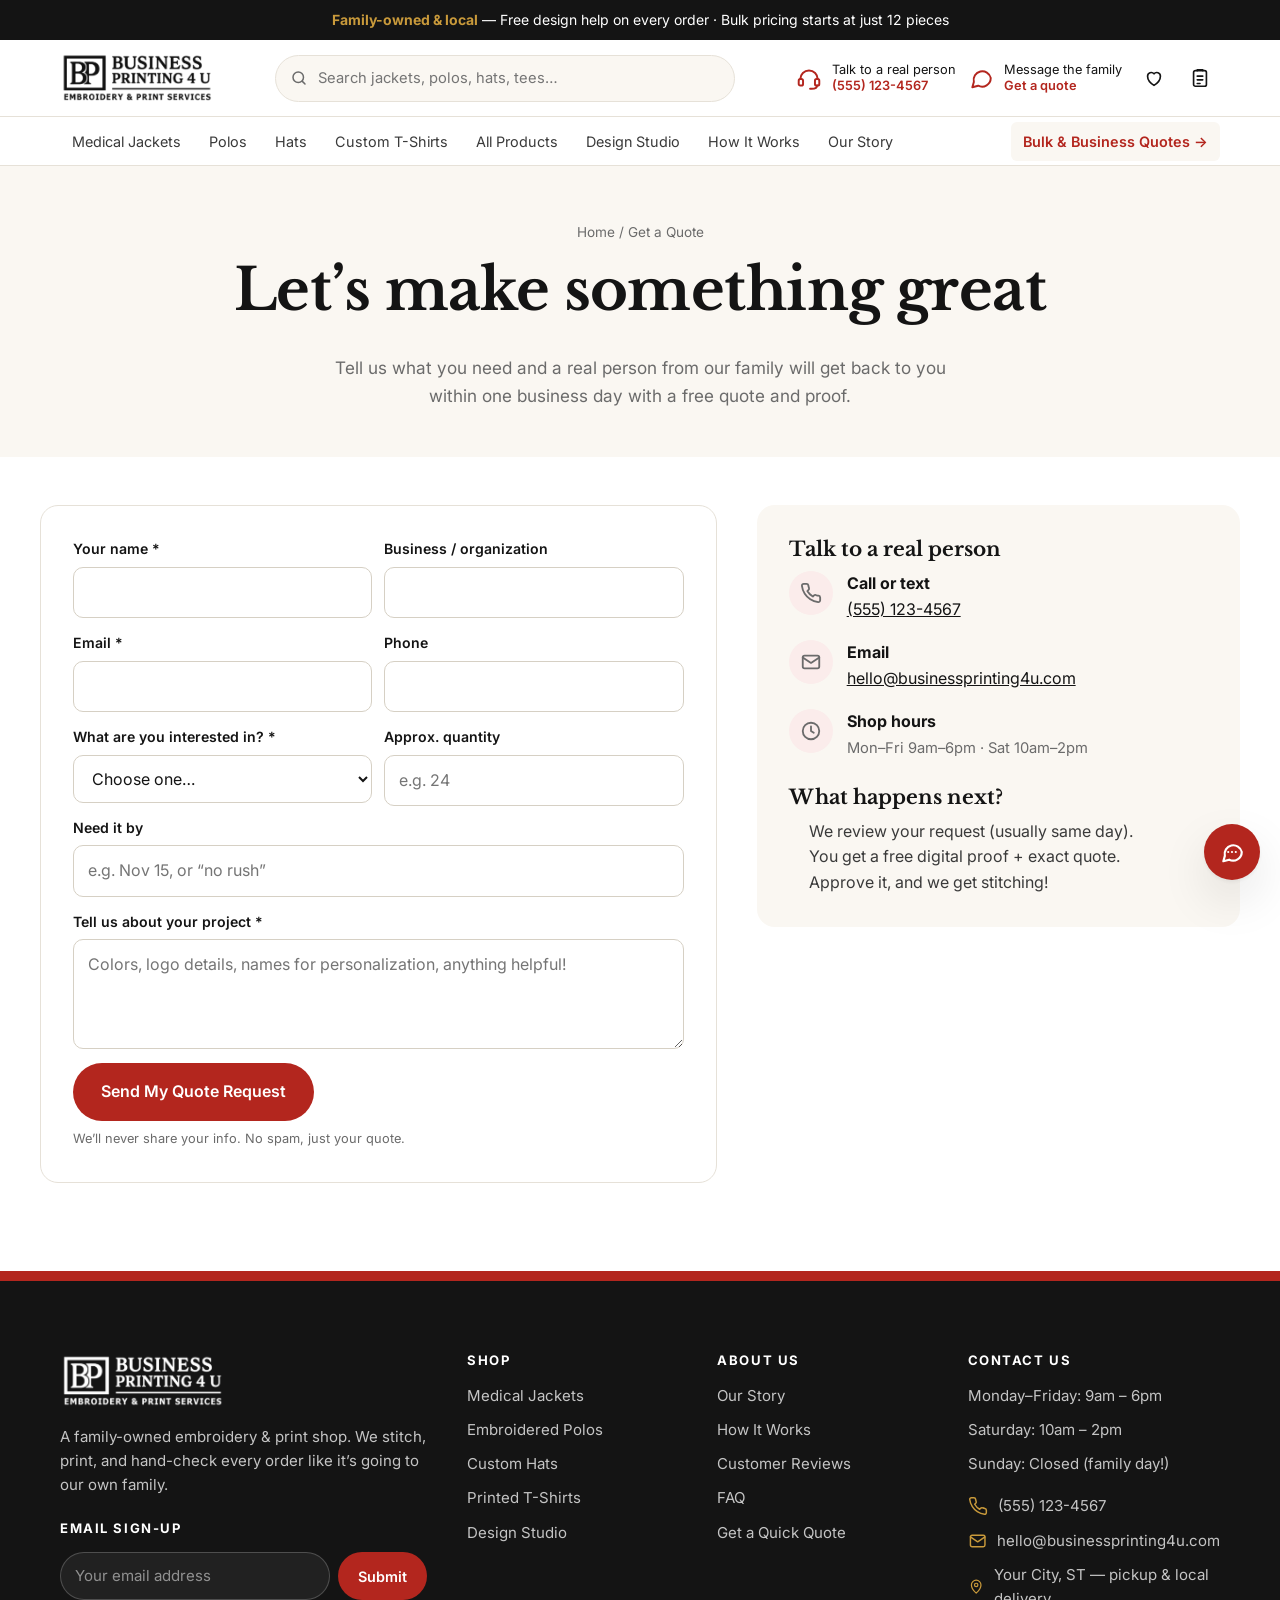
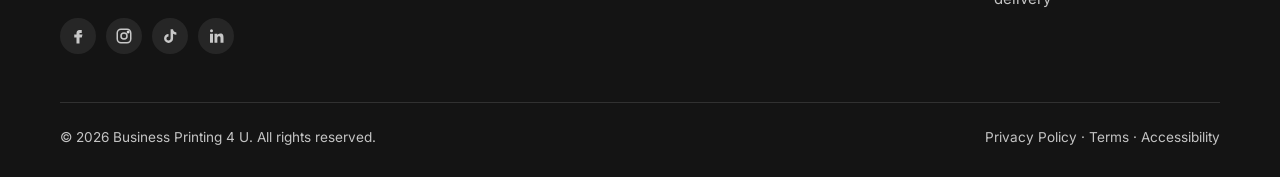
==== contact.html @ bcb63080 "Add initial static storefront: homepage, products, design studio, quote Custom Ink-inspired layout b" ====
<!DOCTYPE html>
<html lang="en">
<head>
  <meta charset="UTF-8">
  <meta name="viewport" content="width=device-width, initial-scale=1">
  <title>Get a Free Quote | Business Printing 4 U</title>
  <meta name="description" content="Request a free quote and proof for custom embroidery and printing.">
  <link rel="icon" type="image/png" href="assets/img/favicon.png">
  <link rel="preconnect" href="https://fonts.googleapis.com">
  <link rel="preconnect" href="https://fonts.gstatic.com" crossorigin>
  <link href="https://fonts.googleapis.com/css2?family=Inter:wght@400;500;600;700;800&family=Libre+Baskerville:ital,wght@0,400;0,700;1,400;1,700&display=swap" rel="stylesheet">
  <link rel="stylesheet" href="css/styles.css">
</head>
<body>
  <a class="visually-hidden" href="#main">Skip to content</a>

  <div class="announce">
    <strong>Family-owned &amp; local</strong> — Free design help on every order · Bulk pricing starts at just 12 pieces
  </div>

  <header class="site-header">
    <div class="container header-inner">
      <a class="brand" href="index.html" aria-label="Business Printing 4 U — home">
        <img src="assets/img/logo-dark.png" alt="Business Printing 4 U — Embroidery &amp; Print Services" width="700" height="237">
      </a>

      <form class="header-search" role="search" action="products.html" data-search>
        <svg viewBox="0 0 24 24" fill="none" stroke="currentColor" stroke-width="2" stroke-linecap="round" aria-hidden="true"><circle cx="11" cy="11" r="7"/><path d="M20 20l-3.5-3.5"/></svg>
        <label class="visually-hidden" for="site-search">Search products</label>
        <input id="site-search" name="q" type="search" placeholder="Search jackets, polos, hats, tees…" autocomplete="off">
        <div class="search-results" role="listbox"></div>
      </form>

      <div class="header-actions">
        <a class="util util--phone" href="tel:+15551234567">
          <svg viewBox="0 0 24 24" fill="none" stroke="currentColor" stroke-width="1.8" stroke-linecap="round" stroke-linejoin="round" aria-hidden="true"><path d="M4 13a8 8 0 0 1 16 0"/><rect x="2.5" y="13" width="4" height="6" rx="1.5"/><rect x="17.5" y="13" width="4" height="6" rx="1.5"/><path d="M19.5 19c0 1.7-2 3-5 3h-1.5"/></svg>
          <span class="util-text">Talk to a real person<b>(555) 123-4567</b></span>
        </a>
        <a class="util util--chat" href="contact.html">
          <svg viewBox="0 0 24 24" fill="none" stroke="currentColor" stroke-width="1.8" stroke-linecap="round" stroke-linejoin="round" aria-hidden="true"><path d="M21 12a8 8 0 0 1-11.6 7.1L4 20.5l1.4-4.9A8 8 0 1 1 21 12z"/></svg>
          <span class="util-text">Message the family<b>Get a quote</b></span>
        </a>
        <div class="util-icons">
          <a href="design.html" aria-label="Saved design" data-saved-link>
            <svg viewBox="0 0 24 24" fill="none" stroke="currentColor" stroke-width="1.8" stroke-linejoin="round" aria-hidden="true"><path d="M12 20s-7-4.4-7-10a4 4 0 0 1 7-2.6A4 4 0 0 1 19 10c0 5.6-7 10-7 10z"/></svg>
            <span class="count" data-saved-count hidden>1</span>
          </a>
          <a href="contact.html" aria-label="Request a quote">
            <svg viewBox="0 0 24 24" fill="none" stroke="currentColor" stroke-width="1.8" stroke-linecap="round" stroke-linejoin="round" aria-hidden="true"><rect x="5" y="4" width="14" height="17" rx="2"/><path d="M9 4V3h6v1M9 10h6M9 14h6M9 18h3"/></svg>
          </a>
        </div>
        <button class="nav-toggle" type="button" aria-expanded="false" aria-controls="site-nav" aria-label="Open menu"><span></span></button>
      </div>
    </div>

    <nav class="subnav" id="site-nav" aria-label="Main">
      <div class="container">
        <ul>
          <li class="mobile-search">
            <form class="header-search" role="search" action="products.html">
              <svg viewBox="0 0 24 24" fill="none" stroke="currentColor" stroke-width="2" stroke-linecap="round" aria-hidden="true"><circle cx="11" cy="11" r="7"/><path d="M20 20l-3.5-3.5"/></svg>
              <label class="visually-hidden" for="mobile-search">Search products</label>
              <input id="mobile-search" name="q" type="search" placeholder="Search products">
            </form>
          </li>
          <li><a href="products.html?cat=medical">Medical Jackets</a></li>
          <li><a href="products.html?cat=polos">Polos</a></li>
          <li><a href="products.html?cat=hats">Hats</a></li>
          <li><a href="products.html?cat=tees">Custom T-Shirts</a></li>
          <li><a href="products.html">All Products</a></li>
          <li><a href="design.html">Design Studio</a></li>
          <li><a href="index.html#how-it-works">How It Works</a></li>
          <li><a href="index.html#our-story">Our Story</a></li>
          <li class="subnav-cta"><a href="contact.html" aria-current="page">Bulk &amp; Business Quotes →</a></li>
        </ul>
      </div>
    </nav>
  </header>

  <main id="main">
    <section class="page-hero">
      <div class="container">
        <div class="breadcrumbs"><a href="index.html">Home</a> / Get a Quote</div>
        <h1>Let’s make something great</h1>
        <p>Tell us what you need and a real person from our family will get back to you within one business day with a free quote and proof.</p>
      </div>
    </section>

    <div class="container contact-grid">
      <div class="form-card">
        <div data-design-summary hidden></div>
        <form novalidate data-quote-form>
          <div class="field-row">
            <div class="field">
              <label for="q-name">Your name *</label>
              <input id="q-name" name="name" type="text" autocomplete="name" required>
            </div>
            <div class="field">
              <label for="q-org">Business / organization</label>
              <input id="q-org" name="organization" type="text" autocomplete="organization">
            </div>
          </div>
          <div class="field-row">
            <div class="field">
              <label for="q-email">Email *</label>
              <input id="q-email" name="email" type="email" autocomplete="email" required>
            </div>
            <div class="field">
              <label for="q-phone">Phone</label>
              <input id="q-phone" name="phone" type="tel" autocomplete="tel">
            </div>
          </div>
          <div class="field-row">
            <div class="field">
              <label for="q-product">What are you interested in? *</label>
              <select id="q-product" name="product" required>
                <option value="">Choose one…</option>
                <option>Medical Jackets</option>
                <option>Polos</option>
                <option>Hats</option>
                <option>T-Shirts</option>
                <option>A mix of items</option>
                <option>Something else</option>
              </select>
            </div>
            <div class="field">
              <label for="q-qty">Approx. quantity</label>
              <input id="q-qty" name="quantity" type="number" min="1" placeholder="e.g. 24">
            </div>
          </div>
          <div class="field">
            <label for="q-date">Need it by</label>
            <input id="q-date" name="date" type="text" placeholder="e.g. Nov 15, or “no rush”">
          </div>
          <div class="field">
            <label for="q-msg">Tell us about your project *</label>
            <textarea id="q-msg" name="message" required placeholder="Colors, logo details, names for personalization, anything helpful!"></textarea>
          </div>
          <button class="btn btn--primary" type="submit">Send My Quote Request</button>
          <p class="hint">We’ll never share your info. No spam, just your quote.</p>
        </form>
      </div>

      <aside class="info-card">
        <h3>Talk to a real person</h3>
        <ul>
          <li><span class="icon-circle"><svg viewBox="0 0 24 24" fill="none" stroke="currentColor" stroke-width="2" stroke-linecap="round" stroke-linejoin="round" aria-hidden="true"><path d="M22 16.9v3a2 2 0 0 1-2.2 2 19.8 19.8 0 0 1-8.6-3.1 19.5 19.5 0 0 1-6-6A19.8 19.8 0 0 1 2.1 4.2 2 2 0 0 1 4.1 2h3a2 2 0 0 1 2 1.7c.1 1 .4 1.9.7 2.8a2 2 0 0 1-.5 2.1L8 9.9a16 16 0 0 0 6 6l1.3-1.3a2 2 0 0 1 2.1-.4c.9.3 1.8.6 2.8.7a2 2 0 0 1 1.7 2z"/></svg></span><div><strong>Call or text</strong><a href="tel:+15551234567">(555) 123-4567</a></div></li>
          <li><span class="icon-circle"><svg viewBox="0 0 24 24" fill="none" stroke="currentColor" stroke-width="2" stroke-linecap="round" stroke-linejoin="round" aria-hidden="true"><rect x="3" y="5" width="18" height="14" rx="2"/><path d="M3 7l9 6 9-6"/></svg></span><div><strong>Email</strong><a href="mailto:hello@businessprinting4u.com">hello@businessprinting4u.com</a></div></li>
          <li><span class="icon-circle"><svg viewBox="0 0 24 24" fill="none" stroke="currentColor" stroke-width="2" stroke-linecap="round" stroke-linejoin="round" aria-hidden="true"><circle cx="12" cy="12" r="9"/><path d="M12 7v5l3 2"/></svg></span><div><strong>Shop hours</strong><span>Mon–Fri 9am–6pm · Sat 10am–2pm</span></div></li>
        </ul>
        <h3>What happens next?</h3>
        <ol style="padding-left:20px;margin:0;color:var(--ink-soft)">
          <li>We review your request (usually same day).</li>
          <li>You get a free digital proof + exact quote.</li>
          <li>Approve it, and we get stitching!</li>
        </ol>
      </aside>
    </div>
  </main>

  <div class="footer-stripe" aria-hidden="true"></div>
  <footer class="site-footer">
    <div class="container">
      <div class="footer-grid">
        <div class="footer-brand">
          <img src="assets/img/logo-light.png" alt="Business Printing 4 U" width="700" height="237" loading="lazy">
          <p>A family-owned embroidery &amp; print shop. We stitch, print, and hand-check every order like it’s going to our own family.</p>
          <h4 style="margin-top:24px">Email sign-up</h4>
          <form class="newsletter" data-newsletter>
            <label class="visually-hidden" for="nl-email-contact">Email address</label>
            <input id="nl-email-contact" type="email" placeholder="Your email address" required>
            <button class="btn btn--primary btn--sm" type="submit">Submit</button>
          </form>
          <div class="social" aria-label="Follow us">
            <a href="#" aria-label="Facebook"><svg viewBox="0 0 24 24" fill="currentColor" aria-hidden="true"><path d="M14 8h3V4h-3c-2.8 0-4 1.8-4 4.3V10H7v4h3v8h4v-8h3l1-4h-4V8.6c0-.4.3-.6.6-.6z"/></svg></a>
            <a href="#" aria-label="Instagram"><svg viewBox="0 0 24 24" fill="none" stroke="currentColor" stroke-width="2" aria-hidden="true"><rect x="3" y="3" width="18" height="18" rx="5"/><circle cx="12" cy="12" r="4"/><circle cx="17.5" cy="6.5" r="1" fill="currentColor"/></svg></a>
            <a href="#" aria-label="TikTok"><svg viewBox="0 0 24 24" fill="currentColor" aria-hidden="true"><path d="M16 3c.4 2.4 1.9 4 4.5 4.2v3.2c-1.6 0-3.1-.5-4.4-1.3v6.1A6 6 0 1 1 10 9.2v3.3a2.8 2.8 0 1 0 2.8 2.8V3H16z"/></svg></a>
            <a href="#" aria-label="LinkedIn"><svg viewBox="0 0 24 24" fill="currentColor" aria-hidden="true"><path d="M4 9h4v12H4zM6 3a2 2 0 1 1 0 4 2 2 0 0 1 0-4zM10 9h3.8v1.7c.6-1 1.9-2 3.9-2 4 0 4.3 2.6 4.3 6V21h-4v-5.5c0-1.4 0-3.1-2-3.1s-2.2 1.5-2.2 3V21H10z"/></svg></a>
          </div>
        </div>
        <div>
          <h4>Shop</h4>
          <ul>
            <li><a href="products.html?cat=medical">Medical Jackets</a></li>
            <li><a href="products.html?cat=polos">Embroidered Polos</a></li>
            <li><a href="products.html?cat=hats">Custom Hats</a></li>
            <li><a href="products.html?cat=tees">Printed T-Shirts</a></li>
            <li><a href="design.html">Design Studio</a></li>
          </ul>
        </div>
        <div>
          <h4>About us</h4>
          <ul>
            <li><a href="index.html#our-story">Our Story</a></li>
            <li><a href="index.html#how-it-works">How It Works</a></li>
            <li><a href="index.html#reviews">Customer Reviews</a></li>
            <li><a href="index.html#faq">FAQ</a></li>
            <li><a href="contact.html">Get a Quick Quote</a></li>
          </ul>
        </div>
        <div>
          <h4>Contact us</h4>
          <ul class="hours">
            <li>Monday–Friday: 9am – 6pm</li>
            <li>Saturday: 10am – 2pm</li>
            <li>Sunday: Closed (family day!)</li>
          </ul>
          <ul class="contact-links">
            <li><svg viewBox="0 0 24 24" fill="none" stroke="currentColor" stroke-width="1.8" stroke-linecap="round" stroke-linejoin="round" aria-hidden="true"><path d="M22 16.9v3a2 2 0 0 1-2.2 2 19.8 19.8 0 0 1-8.6-3.1 19.5 19.5 0 0 1-6-6A19.8 19.8 0 0 1 2.1 4.2 2 2 0 0 1 4.1 2h3a2 2 0 0 1 2 1.7c.1 1 .4 1.9.7 2.8a2 2 0 0 1-.5 2.1L8 9.9a16 16 0 0 0 6 6l1.3-1.3a2 2 0 0 1 2.1-.4c.9.3 1.8.6 2.8.7a2 2 0 0 1 1.7 2z"/></svg><a href="tel:+15551234567">(555) 123-4567</a></li>
            <li><svg viewBox="0 0 24 24" fill="none" stroke="currentColor" stroke-width="1.8" stroke-linecap="round" stroke-linejoin="round" aria-hidden="true"><rect x="3" y="5" width="18" height="14" rx="2"/><path d="M3 7l9 6 9-6"/></svg><a href="mailto:hello@businessprinting4u.com">hello@businessprinting4u.com</a></li>
            <li><svg viewBox="0 0 24 24" fill="none" stroke="currentColor" stroke-width="1.8" stroke-linecap="round" stroke-linejoin="round" aria-hidden="true"><path d="M12 21s-7-6.2-7-12a7 7 0 0 1 14 0c0 5.8-7 12-7 12z"/><circle cx="12" cy="9" r="2.5"/></svg><span>Your City, ST — pickup &amp; local delivery</span></li>
          </ul>
        </div>
      </div>
      <div class="footer-bottom">
        <span>© <span data-year>2026</span> Business Printing 4 U. All rights reserved.</span>
        <span><a href="#">Privacy Policy</a> · <a href="#">Terms</a> · <a href="#">Accessibility</a></span>
      </div>
    </div>
  </footer>

  <a class="chat-fab" href="contact.html" aria-label="Message us">
    <svg viewBox="0 0 24 24" fill="none" stroke="currentColor" stroke-width="2" stroke-linecap="round" stroke-linejoin="round" aria-hidden="true"><path d="M21 12a8 8 0 0 1-11.6 7.1L4 20.5l1.4-4.9A8 8 0 1 1 21 12z"/><path d="M8.5 12h.01M12 12h.01M15.5 12h.01"/></svg>
  </a>
  <div class="toast" role="status" aria-live="polite"></div>

  <script src="js/catalog.js"></script>
  <script src="js/main.js"></script>

</body>
</html>
---- css/styles.css ----
/* ==========================================================================
   Business Printing 4 U — main stylesheet
   Plain CSS, no build step. Sections are ordered the way they appear on
   the pages so they map cleanly onto WordPress template parts later.
   ========================================================================== */

:root {
  --ink: #141414;
  --ink-soft: #3a3a3a;
  --muted: #6b6b6b;
  --line: #e6e1d8;
  --paper: #ffffff;
  --cream: #faf7f2;
  --cream-deep: #f2ece1;
  --accent: #b3261e;        /* thread red */
  --accent-dark: #8c1d17;
  --accent-soft: #fbeceb;
  --gold: #c99a3b;          /* embroidery gold */
  --success: #2e7d4f;

  --font-head: "Libre Baskerville", Georgia, "Times New Roman", serif;
  --font-body: "Inter", system-ui, -apple-system, "Segoe UI", Roboto, sans-serif;

  --radius: 14px;
  --radius-sm: 8px;
  --shadow: 0 1px 2px rgba(0,0,0,.05), 0 8px 24px rgba(0,0,0,.06);
  --shadow-lg: 0 2px 4px rgba(0,0,0,.06), 0 20px 48px rgba(0,0,0,.10);
  --container: 1200px;
}

[hidden] { display: none !important; }
*, *::before, *::after { box-sizing: border-box; }
html { scroll-behavior: smooth; }
body {
  margin: 0;
  font-family: var(--font-body);
  font-size: 16px;
  line-height: 1.6;
  color: var(--ink);
  background: var(--paper);
  -webkit-font-smoothing: antialiased;
}
img, svg { max-width: 100%; display: block; }
a { color: inherit; }
h1, h2, h3, h4 { font-family: var(--font-head); line-height: 1.2; margin: 0 0 .5em; font-weight: 700; }
h1 { font-size: clamp(2.1rem, 4.6vw, 3.6rem); letter-spacing: -.01em; }
h2 { font-size: clamp(1.7rem, 3.2vw, 2.5rem); }
h3 { font-size: 1.25rem; }
p { margin: 0 0 1em; }
button, input, select, textarea { font: inherit; color: inherit; }

.container { width: 100%; max-width: var(--container); margin: 0 auto; padding: 0 20px; }
.section { padding: 88px 0; }
.section--cream { background: var(--cream); }
.section--ink { background: var(--ink); color: #fff; }
.section-head { max-width: 680px; margin: 0 auto 48px; text-align: center; }
.section-head p { color: var(--muted); font-size: 1.075rem; }
.section--ink .section-head p { color: rgba(255,255,255,.7); }
.eyebrow {
  display: inline-block;
  font-size: .78rem; font-weight: 700; letter-spacing: .14em; text-transform: uppercase;
  color: var(--accent); margin-bottom: 12px;
}
.visually-hidden { position: absolute !important; width: 1px; height: 1px; overflow: hidden; clip: rect(0 0 0 0); white-space: nowrap; }

/* ---------- Buttons ---------- */
.btn {
  display: inline-flex; align-items: center; justify-content: center; gap: 8px;
  padding: 14px 26px; border-radius: 999px; border: 2px solid transparent;
  font-weight: 600; font-size: 1rem; text-decoration: none; cursor: pointer;
  transition: background .2s, color .2s, border-color .2s, transform .15s, box-shadow .2s;
  white-space: nowrap;
}
.btn:active { transform: translateY(1px); }
.btn--primary { background: var(--accent); color: #fff; }
.btn--primary:hover { background: var(--accent-dark); box-shadow: 0 6px 18px rgba(179,38,30,.3); }
.btn--dark { background: var(--ink); color: #fff; }
.btn--dark:hover { background: #000; }
.btn--outline { border-color: var(--ink); color: var(--ink); background: transparent; }
.btn--outline:hover { background: var(--ink); color: #fff; }
.btn--light { background: #fff; color: var(--ink); }
.btn--light:hover { background: var(--cream-deep); }
.btn--sm { padding: 9px 18px; font-size: .9rem; }
.btn--block { width: 100%; }
:focus-visible { outline: 3px solid var(--gold); outline-offset: 2px; }

/* ---------- Announcement bar ---------- */
.announce {
  background: var(--ink); color: #fff; font-size: .875rem; text-align: center; padding: 9px 16px;
}
.announce strong { color: var(--gold); }

/* ---------- Header ---------- */
.site-header {
  position: sticky; top: 0; z-index: 50;
  background: rgba(255,255,255,.96); backdrop-filter: saturate(1.4) blur(8px);
  border-bottom: 1px solid var(--line);
}
.header-inner { display: flex; align-items: center; justify-content: space-between; gap: 24px; height: 78px; }
.brand img { height: 52px; width: auto; }
.main-nav ul { list-style: none; display: flex; gap: 4px; margin: 0; padding: 0; }
.main-nav a {
  display: block; padding: 10px 14px; border-radius: 999px; text-decoration: none;
  font-weight: 500; font-size: .95rem; color: var(--ink-soft);
}
.main-nav a:hover, .main-nav a[aria-current="page"] { background: var(--cream); color: var(--ink); }
.header-actions { display: flex; align-items: center; gap: 12px; }
.header-phone { font-weight: 600; font-size: .92rem; text-decoration: none; display: flex; align-items: center; gap: 6px; }
.nav-toggle {
  display: none; width: 44px; height: 44px; border: 1px solid var(--line); border-radius: 10px;
  background: #fff; cursor: pointer; align-items: center; justify-content: center;
}
.nav-toggle span, .nav-toggle span::before, .nav-toggle span::after {
  content: ""; display: block; width: 20px; height: 2px; background: var(--ink); position: relative; transition: .2s;
}
.nav-toggle span::before { position: absolute; top: -6px; }
.nav-toggle span::after { position: absolute; top: 6px; }
.nav-open .nav-toggle span { background: transparent; }
.nav-open .nav-toggle span::before { top: 0; transform: rotate(45deg); }
.nav-open .nav-toggle span::after { top: 0; transform: rotate(-45deg); }

/* ---------- Hero ---------- */
.hero { background: var(--cream); overflow: hidden; }
.hero-inner { display: grid; grid-template-columns: 1.05fr 1fr; gap: 48px; align-items: center; padding: 72px 20px 88px; }
.hero h1 em { font-style: italic; color: var(--accent); }
.hero-lead { font-size: 1.15rem; color: var(--ink-soft); max-width: 540px; margin-bottom: 28px; }
.hero-ctas { display: flex; flex-wrap: wrap; gap: 12px; margin-bottom: 32px; }
.hero-proof { display: flex; flex-wrap: wrap; gap: 28px; }
.hero-proof div { font-size: .9rem; color: var(--muted); }
.hero-proof strong { display: block; font-family: var(--font-head); font-size: 1.5rem; color: var(--ink); }
.stars { color: var(--gold); letter-spacing: 2px; }

.hero-art { position: relative; aspect-ratio: 1 / 1; max-width: 540px; justify-self: center; width: 100%; }
.hero-art .blob {
  position: absolute; inset: 6%; border-radius: 48% 52% 46% 54% / 52% 44% 56% 48%;
  background: #fff; box-shadow: var(--shadow-lg);
}
.hero-art .g { position: absolute; filter: drop-shadow(0 14px 18px rgba(0,0,0,.14)); transition: transform .4s; }
.hero-art .g:hover { transform: translateY(-6px) rotate(-1deg); }
.hero-art .g--jacket { width: 52%; left: 4%; top: 12%; }
.hero-art .g--tee { width: 46%; right: 2%; top: 4%; }
.hero-art .g--polo { width: 42%; right: 8%; bottom: 4%; }
.hero-art .g--hat { width: 36%; left: 12%; bottom: 6%; }
.hero-badge {
  position: absolute; left: 50%; top: 50%; transform: translate(-50%, -50%);
  background: var(--ink); color: #fff; border-radius: 999px; padding: 10px 18px;
  font-size: .85rem; font-weight: 600; box-shadow: var(--shadow); white-space: nowrap; z-index: 2;
}
.hero-badge span { color: var(--gold); }

/* ---------- Trust strip ---------- */
.trust { border-bottom: 1px solid var(--line); background: #fff; }
.trust ul { list-style: none; margin: 0; padding: 22px 0; display: grid; grid-template-columns: repeat(4, 1fr); gap: 16px; }
.trust li { display: flex; align-items: center; gap: 12px; font-weight: 600; font-size: .95rem; }
.trust li small { display: block; font-weight: 400; color: var(--muted); font-size: .82rem; }
.icon-circle {
  flex: none; width: 44px; height: 44px; border-radius: 50%; background: var(--accent-soft); color: var(--accent);
  display: grid; place-items: center;
}
.icon-circle svg { width: 22px; height: 22px; }

/* ---------- Category cards ---------- */
.cat-grid { display: grid; grid-template-columns: repeat(4, 1fr); gap: 20px; }
.cat-card {
  position: relative; display: flex; flex-direction: column; text-decoration: none;
  background: var(--cream); border-radius: var(--radius); overflow: hidden; transition: transform .2s, box-shadow .2s;
}
.cat-card:hover { transform: translateY(-4px); box-shadow: var(--shadow-lg); }
.cat-card .cat-art { aspect-ratio: 1 / 1; display: grid; place-items: center; padding: 28px; }
.cat-card .cat-art svg { width: 80%; filter: drop-shadow(0 10px 14px rgba(0,0,0,.12)); transition: transform .3s; }
.cat-card:hover .cat-art svg { transform: scale(1.04); }
.cat-card .cat-body { padding: 18px 20px 22px; background: #fff; flex: 1; }
.cat-card h3 { margin-bottom: 4px; }
.cat-card p { color: var(--muted); font-size: .92rem; margin-bottom: 10px; }
.cat-link { font-weight: 600; color: var(--accent); font-size: .92rem; }
.tag {
  position: absolute; top: 14px; left: 14px; background: var(--ink); color: #fff;
  font-size: .72rem; font-weight: 700; letter-spacing: .06em; text-transform: uppercase; padding: 5px 10px; border-radius: 999px;
}
.tag--gold { background: var(--gold); color: var(--ink); }

/* ---------- Steps ---------- */
.steps { display: grid; grid-template-columns: repeat(3, 1fr); gap: 28px; counter-reset: step; }
.step { background: #fff; border-radius: var(--radius); padding: 32px 28px; box-shadow: var(--shadow); position: relative; }
.step::before {
  counter-increment: step; content: counter(step);
  display: grid; place-items: center; width: 48px; height: 48px; border-radius: 50%;
  background: var(--ink); color: #fff; font-family: var(--font-head); font-size: 1.25rem; margin-bottom: 18px;
}
.step p { color: var(--muted); margin: 0; }

/* ---------- Split feature (medical) ---------- */
.split { display: grid; grid-template-columns: 1fr 1fr; gap: 64px; align-items: center; }
.split--reverse .split-media { order: 2; }
.split-media {
  background: linear-gradient(160deg, #eef3f7, #dde7ee); border-radius: 24px; aspect-ratio: 5 / 4;
  display: grid; place-items: center; position: relative; overflow: hidden;
}
.split-media svg.g-main { width: 62%; filter: drop-shadow(0 18px 22px rgba(0,0,0,.18)); }
.check-list { list-style: none; padding: 0; margin: 0 0 28px; display: grid; gap: 12px; }
.check-list li { display: flex; gap: 12px; align-items: flex-start; }
.check-list li::before {
  content: ""; flex: none; width: 22px; height: 22px; margin-top: 2px; border-radius: 50%;
  background: var(--accent) url("data:image/svg+xml,%3Csvg xmlns='http://www.w3.org/2000/svg' viewBox='0 0 24 24' fill='none' stroke='white' stroke-width='3.2' stroke-linecap='round' stroke-linejoin='round'%3E%3Cpath d='M5 12.5l4.5 4.5L19 7.5'/%3E%3C/svg%3E") center / 14px no-repeat;
}
.float-card {
  position: absolute; background: #fff; border-radius: 12px; padding: 12px 16px; box-shadow: var(--shadow-lg);
  font-size: .85rem; line-height: 1.35;
}
.float-card strong { display: block; font-family: var(--font-head); }
.float-card--a { left: 6%; bottom: 10%; }
.float-card--b { right: 6%; top: 10%; }

/* ---------- Products ---------- */
.product-grid { display: grid; grid-template-columns: repeat(4, 1fr); gap: 24px; }
.product-card {
  background: #fff; border: 1px solid var(--line); border-radius: var(--radius); overflow: hidden;
  display: flex; flex-direction: column; transition: box-shadow .2s, transform .2s;
}
.product-card:hover { box-shadow: var(--shadow-lg); transform: translateY(-3px); }
.product-media { background: var(--cream); aspect-ratio: 1 / 1; display: grid; place-items: center; padding: 26px; position: relative; }
.product-media svg { width: 82%; filter: drop-shadow(0 10px 14px rgba(0,0,0,.12)); }
.product-body { padding: 16px 18px 20px; display: flex; flex-direction: column; gap: 6px; flex: 1; }
.product-body h3 { font-size: 1.05rem; margin: 0; }
.product-meta { font-size: .85rem; color: var(--muted); }
.swatches { display: flex; gap: 6px; flex-wrap: wrap; margin: 4px 0 6px; }
.swatch {
  width: 20px; height: 20px; border-radius: 50%; border: 2px solid #fff; box-shadow: 0 0 0 1px var(--line);
  cursor: pointer; padding: 0;
}
.swatch[aria-pressed="true"] { box-shadow: 0 0 0 2px var(--ink); }
.product-price { font-weight: 700; margin-top: auto; }
.product-price small { font-weight: 400; color: var(--muted); }
.product-actions { display: flex; gap: 8px; margin-top: 10px; }
.product-actions .btn { flex: 1; padding: 10px 12px; font-size: .88rem; }

.filters { display: flex; flex-wrap: wrap; gap: 10px; justify-content: center; margin-bottom: 36px; }
.chip {
  border: 1px solid var(--line); background: #fff; border-radius: 999px; padding: 9px 18px; cursor: pointer;
  font-weight: 500; font-size: .92rem; transition: .2s;
}
.chip:hover { border-color: var(--ink); }
.chip[aria-pressed="true"] { background: var(--ink); border-color: var(--ink); color: #fff; }

/* ---------- Industries ---------- */
.industry-grid { display: grid; grid-template-columns: repeat(5, 1fr); gap: 16px; }
.industry {
  border: 1px solid rgba(255,255,255,.14); border-radius: var(--radius); padding: 24px 20px; text-align: center;
  transition: background .2s, border-color .2s;
}
.industry:hover { background: rgba(255,255,255,.05); border-color: rgba(255,255,255,.3); }
.industry .icon-circle { margin: 0 auto 14px; background: rgba(201,154,59,.15); color: var(--gold); width: 52px; height: 52px; }
.industry h3 { font-size: 1.05rem; margin-bottom: 6px; }
.industry p { font-size: .88rem; color: rgba(255,255,255,.65); margin: 0; }

/* ---------- Story ---------- */
.story-media {
  border-radius: 24px; aspect-ratio: 1 / 1; position: relative; overflow: hidden;
  background: var(--ink); color: #fff; padding: 40px; display: flex; flex-direction: column; justify-content: flex-end;
}
.story-media::before {
  content: ""; position: absolute; inset: 0;
  background:
    repeating-linear-gradient(45deg, rgba(255,255,255,.035) 0 2px, transparent 2px 14px),
    radial-gradient(circle at 70% 25%, rgba(201,154,59,.35), transparent 55%);
}
.story-media > * { position: relative; }
.story-media img { width: 70%; margin-bottom: auto; }
.story-media blockquote { font-family: var(--font-head); font-size: 1.35rem; font-style: italic; margin: 0 0 12px; line-height: 1.45; }
.story-media cite { font-style: normal; color: var(--gold); font-weight: 600; font-size: .9rem; }
.values { display: grid; grid-template-columns: 1fr 1fr; gap: 20px; margin: 24px 0 32px; }
.values div { border-left: 3px solid var(--accent); padding-left: 14px; }
.values strong { display: block; font-family: var(--font-head); }
.values span { color: var(--muted); font-size: .92rem; }

/* ---------- Reviews ---------- */
.review-grid { display: grid; grid-template-columns: repeat(3, 1fr); gap: 24px; }
.review { background: #fff; border-radius: var(--radius); padding: 28px; box-shadow: var(--shadow); display: flex; flex-direction: column; }
.review p { font-size: 1.02rem; flex: 1; }
.review footer { display: flex; align-items: center; gap: 12px; }
.avatar {
  width: 42px; height: 42px; border-radius: 50%; display: grid; place-items: center; font-weight: 700; color: #fff; background: var(--ink);
}
.review footer small { display: block; color: var(--muted); }

/* ---------- CTA band ---------- */
.cta-band {
  background: var(--accent); color: #fff; border-radius: 24px; padding: 56px; display: grid;
  grid-template-columns: 1.4fr 1fr; gap: 32px; align-items: center; position: relative; overflow: hidden;
}
.cta-band::after {
  content: ""; position: absolute; right: -60px; top: -60px; width: 260px; height: 260px; border-radius: 50%;
  border: 2px dashed rgba(255,255,255,.3);
}
.cta-band h2 { margin-bottom: 10px; }
.cta-band p { color: rgba(255,255,255,.85); margin: 0; }
.cta-band .cta-actions { display: flex; gap: 12px; flex-wrap: wrap; justify-content: flex-end; position: relative; z-index: 1; }
.cta-band .btn--outline { border-color: #fff; color: #fff; }
.cta-band .btn--outline:hover { background: #fff; color: var(--accent); }

/* ---------- FAQ ---------- */
.faq { max-width: 820px; margin: 0 auto; }
.faq details { border-bottom: 1px solid var(--line); }
.faq summary {
  cursor: pointer; list-style: none; padding: 22px 40px 22px 0; font-weight: 600; font-size: 1.05rem; position: relative;
}
.faq summary::-webkit-details-marker { display: none; }
.faq summary::after {
  content: "+"; position: absolute; right: 4px; top: 50%; transform: translateY(-50%);
  font-size: 1.6rem; font-weight: 400; color: var(--accent); transition: transform .2s;
}
.faq details[open] summary::after { transform: translateY(-50%) rotate(45deg); }
.faq details p { color: var(--ink-soft); padding-bottom: 20px; margin: 0; }

/* ---------- Page hero (inner pages) ---------- */
.page-hero { background: var(--cream); padding: 56px 0 48px; text-align: center; }
.page-hero p { color: var(--muted); max-width: 620px; margin: 0 auto; font-size: 1.075rem; }
.breadcrumbs { font-size: .85rem; color: var(--muted); margin-bottom: 12px; }
.breadcrumbs a { text-decoration: none; }
.breadcrumbs a:hover { text-decoration: underline; }

/* ---------- Design studio ---------- */
.studio { display: grid; grid-template-columns: 1.25fr 1fr; gap: 32px; align-items: start; padding: 36px 0 80px; }
.stage-wrap { position: sticky; top: 100px; }
.stage {
  background: var(--cream); border-radius: 20px; aspect-ratio: 1 / 1; position: relative; overflow: hidden;
  display: grid; place-items: center; user-select: none;
}
.stage-garment { width: 84%; position: relative; }
.stage-garment svg { width: 100%; filter: drop-shadow(0 16px 22px rgba(0,0,0,.14)); }
.print-area { position: absolute; border: 1.5px dashed rgba(0,0,0,.28); border-radius: 4px; transition: all .3s; }
.print-area.is-light { border-color: rgba(255,255,255,.55); }
.print-area.hide-guides { border-color: transparent !important; }
.design-layer {
  position: absolute; left: 50%; top: 50%; transform: translate(-50%, -50%);
  cursor: grab; touch-action: none; display: flex; flex-direction: column; align-items: center; gap: 4px;
  max-width: 100%;
}
.design-layer:active { cursor: grabbing; }
.design-layer img { max-width: 100%; height: auto; pointer-events: none; }
.design-text { white-space: pre; line-height: 1.1; text-align: center; pointer-events: none; }
.design-text.is-stitch { text-shadow: 0 1px 0 rgba(0,0,0,.25), 0 -1px 0 rgba(255,255,255,.15); letter-spacing: .02em; }
.stage-toolbar { display: flex; justify-content: space-between; align-items: center; gap: 12px; margin-top: 14px; flex-wrap: wrap; }
.view-toggle { display: inline-flex; background: var(--cream); border-radius: 999px; padding: 4px; }
.view-toggle button { border: 0; background: transparent; padding: 8px 16px; border-radius: 999px; cursor: pointer; font-weight: 500; font-size: .9rem; }
.view-toggle button[aria-pressed="true"] { background: #fff; box-shadow: var(--shadow); }
.stage-note { font-size: .82rem; color: var(--muted); }

.panel { border: 1px solid var(--line); border-radius: 18px; background: #fff; }
.panel-step { padding: 22px 24px; border-bottom: 1px solid var(--line); }
.panel-step:last-child { border-bottom: 0; }
.panel-step h3 { font-family: var(--font-body); font-size: .8rem; letter-spacing: .12em; text-transform: uppercase; color: var(--muted); margin-bottom: 14px; display: flex; align-items: center; gap: 10px; }
.panel-step h3 b {
  display: inline-grid; place-items: center; width: 24px; height: 24px; border-radius: 50%; background: var(--ink); color: #fff; font-size: .75rem; letter-spacing: 0;
}
.product-picker { display: grid; grid-template-columns: repeat(4, 1fr); gap: 10px; }
.product-picker button {
  border: 2px solid var(--line); background: var(--cream); border-radius: 12px; padding: 10px 6px 8px; cursor: pointer;
  display: flex; flex-direction: column; align-items: center; gap: 4px; font-size: .78rem; font-weight: 600; transition: border-color .2s;
}
.product-picker button svg { width: 48px; height: 48px; }
.product-picker button[aria-pressed="true"] { border-color: var(--ink); background: #fff; }
.method-row { display: grid; grid-template-columns: 1fr 1fr; gap: 10px; }
.method-row label {
  border: 2px solid var(--line); border-radius: 12px; padding: 12px 14px; cursor: pointer; display: block; font-size: .88rem;
}
.method-row label strong { display: block; font-size: .95rem; }
.method-row label span { color: var(--muted); }
.method-row input { position: absolute; opacity: 0; pointer-events: none; }
.method-row input:checked + label { border-color: var(--ink); background: var(--cream); }
.method-row input:focus-visible + label { outline: 3px solid var(--gold); outline-offset: 2px; }
.color-row { display: flex; flex-wrap: wrap; gap: 10px; }
.color-row .swatch { width: 32px; height: 32px; }
.field { display: flex; flex-direction: column; gap: 6px; margin-bottom: 14px; }
.field:last-child { margin-bottom: 0; }
.field label, .field .label { font-weight: 600; font-size: .88rem; }
.field input[type="text"], .field input[type="email"], .field input[type="tel"], .field input[type="number"],
.field select, .field textarea {
  width: 100%; padding: 12px 14px; border: 1px solid #d6d0c4; border-radius: 10px; background: #fff; transition: border-color .2s, box-shadow .2s;
}
.field textarea { min-height: 110px; resize: vertical; }
.field input:focus, .field select:focus, .field textarea:focus { outline: none; border-color: var(--ink); box-shadow: 0 0 0 3px rgba(20,20,20,.08); }
.field-row { display: grid; grid-template-columns: 1fr 1fr; gap: 12px; }
.field-row-3 { display: grid; grid-template-columns: 2fr 1fr 1fr; gap: 12px; align-items: end; }
.field input[type="color"] { width: 100%; height: 46px; padding: 4px; border: 1px solid #d6d0c4; border-radius: 10px; background: #fff; cursor: pointer; }
.field input[type="range"] { width: 100%; accent-color: var(--accent); }
.upload {
  border: 2px dashed #d6d0c4; border-radius: 12px; padding: 18px; text-align: center; cursor: pointer; display: block; font-size: .9rem; color: var(--muted);
  transition: border-color .2s, background .2s;
}
.upload:hover, .upload.is-drag { border-color: var(--ink); background: var(--cream); }
.upload strong { color: var(--ink); }
.upload input { display: none; }
.size-grid { display: grid; grid-template-columns: repeat(6, 1fr); gap: 8px; }
.size-grid label { display: flex; flex-direction: column; align-items: center; gap: 4px; font-size: .78rem; font-weight: 600; }
.size-grid input { width: 100%; text-align: center; padding: 10px 4px; border: 1px solid #d6d0c4; border-radius: 8px; }
.summary-line { display: flex; justify-content: space-between; font-size: .95rem; margin-bottom: 6px; }
.summary-line.total { font-size: 1.15rem; font-weight: 700; border-top: 1px solid var(--line); padding-top: 10px; margin-top: 10px; }
.hint { font-size: .8rem; color: var(--muted); margin: 8px 0 0; }
.link-btn { background: none; border: 0; color: var(--accent); font-weight: 600; cursor: pointer; padding: 0; font-size: .85rem; }

/* ---------- Contact ---------- */
.contact-grid { display: grid; grid-template-columns: 1.4fr 1fr; gap: 40px; align-items: start; padding: 48px 0 88px; }
.form-card { background: #fff; border: 1px solid var(--line); border-radius: 18px; padding: 32px; }
.info-card { background: var(--cream); border-radius: 18px; padding: 32px; }
.info-card ul { list-style: none; padding: 0; margin: 0 0 24px; display: grid; gap: 18px; }
.info-card li { display: flex; gap: 14px; }
.info-card li strong { display: block; }
.info-card li span { color: var(--muted); font-size: .92rem; }
.design-summary { background: var(--cream); border-radius: 12px; padding: 16px; margin-bottom: 18px; font-size: .92rem; display: flex; gap: 14px; align-items: center; }
.design-summary svg { width: 64px; flex: none; }
.form-success { text-align: center; padding: 32px 0; }
.form-success .icon-circle { width: 64px; height: 64px; margin: 0 auto 16px; background: #e5f3ea; color: var(--success); }
.error { color: var(--accent); font-size: .82rem; }
.field.has-error input, .field.has-error select, .field.has-error textarea { border-color: var(--accent); }

/* ---------- Footer ---------- */
.site-footer { background: var(--ink); color: rgba(255,255,255,.75); padding: 72px 0 28px; font-size: .94rem; }
.footer-grid { display: grid; grid-template-columns: 1.5fr 1fr 1fr 1.2fr; gap: 40px; margin-bottom: 48px; }
.footer-brand img { height: 56px; width: auto; margin-bottom: 16px; }
.site-footer h4 { font-family: var(--font-body); color: #fff; font-size: .82rem; letter-spacing: .12em; text-transform: uppercase; margin-bottom: 16px; }
.site-footer ul { list-style: none; padding: 0; margin: 0; display: grid; gap: 10px; }
.site-footer a { text-decoration: none; }
.site-footer a:hover { color: #fff; }
.newsletter { display: flex; gap: 8px; margin-top: 12px; }
.newsletter input { flex: 1; min-width: 0; padding: 11px 14px; border-radius: 999px; border: 1px solid rgba(255,255,255,.2); background: rgba(255,255,255,.06); color: #fff; }
.newsletter input::placeholder { color: rgba(255,255,255,.5); }
.footer-bottom { border-top: 1px solid rgba(255,255,255,.12); padding-top: 24px; display: flex; justify-content: space-between; gap: 16px; flex-wrap: wrap; font-size: .85rem; }

/* ---------- Toast ---------- */
.toast {
  position: fixed; left: 50%; bottom: 24px; transform: translate(-50%, 140%); background: var(--ink); color: #fff;
  padding: 12px 20px; border-radius: 999px; box-shadow: var(--shadow-lg); z-index: 100; transition: transform .3s, visibility .3s; font-size: .92rem;
  visibility: hidden;
}
.toast.is-visible { transform: translate(-50%, 0); visibility: visible; }

/* ---------- Reveal on scroll ---------- */
.reveal { opacity: 0; transform: translateY(18px); transition: opacity .6s ease, transform .6s ease; }
.reveal.is-visible { opacity: 1; transform: none; }
@media (prefers-reduced-motion: reduce) {
  html { scroll-behavior: auto; }
  .reveal { opacity: 1; transform: none; transition: none; }
  * { transition-duration: 0s !important; }
}

/* ---------- Responsive ---------- */
@media (max-width: 1080px) {
  .header-phone { display: none; }
  .product-grid { grid-template-columns: repeat(3, 1fr); }
  .industry-grid { grid-template-columns: repeat(3, 1fr); }
  .footer-grid { grid-template-columns: 1fr 1fr; }
}
@media (max-width: 920px) {
  .nav-toggle { display: inline-flex; }
  .main-nav {
    position: fixed; inset: 78px 0 auto 0; background: #fff; border-bottom: 1px solid var(--line);
    padding: 12px 20px 20px; box-shadow: var(--shadow-lg); display: none;
  }
  .nav-open .main-nav { display: block; }
  .main-nav ul { flex-direction: column; }
  .main-nav a { padding: 14px 12px; font-size: 1.05rem; }
  .header-actions .btn { display: none; }
  .hero-inner, .split, .studio, .contact-grid { grid-template-columns: 1fr; }
  .hero-inner { padding: 48px 20px 64px; }
  .split--reverse .split-media { order: 0; }
  .split { gap: 40px; }
  .cat-grid { grid-template-columns: repeat(2, 1fr); }
  .trust ul { grid-template-columns: repeat(2, 1fr); }
  .steps, .review-grid { grid-template-columns: 1fr; }
  .cta-band { grid-template-columns: 1fr; padding: 40px 28px; }
  .cta-band .cta-actions { justify-content: flex-start; }
  .stage-wrap { position: static; }
  .story-media { aspect-ratio: 4 / 3; }
}
@media (max-width: 640px) {
  .section { padding: 64px 0; }
  .brand img { height: 42px; }
  .product-grid { grid-template-columns: repeat(2, 1fr); gap: 14px; }
  .product-actions { flex-direction: column; }
  .industry-grid { grid-template-columns: 1fr 1fr; }
  .footer-grid { grid-template-columns: 1fr; }
  .values { grid-template-columns: 1fr; }
  .size-grid { grid-template-columns: repeat(3, 1fr); }
  .field-row, .field-row-3 { grid-template-columns: 1fr; }
  .form-card, .info-card { padding: 22px; }
}
@media (max-width: 420px) {
  .cat-grid, .trust ul { grid-template-columns: 1fr; }
  .product-grid { grid-template-columns: 1fr; }
}

/* ==========================================================================
   Custom Ink–style layout pieces (two-row header, promo hero, banners)
   ========================================================================== */
.header-inner { height: 76px; }
.header-search { flex: 1; max-width: 460px; position: relative; }
.header-search input {
  width: 100%; padding: 11px 16px 11px 42px; border-radius: 999px; border: 1px solid var(--line);
  background: var(--cream); font-size: .92rem;
}
.header-search input:focus { outline: none; border-color: var(--ink); background: #fff; }
.header-search svg { position: absolute; left: 15px; top: 50%; transform: translateY(-50%); width: 18px; height: 18px; color: var(--muted); }
.search-results {
  position: absolute; left: 0; right: 0; top: calc(100% + 6px); background: #fff; border: 1px solid var(--line);
  border-radius: 12px; box-shadow: var(--shadow-lg); padding: 6px; display: none; z-index: 60;
}
.search-results.is-open { display: block; }
.search-results a { display: flex; align-items: center; gap: 10px; padding: 8px 10px; border-radius: 8px; text-decoration: none; font-size: .92rem; }
.search-results a:hover, .search-results a.is-active { background: var(--cream); }
.search-results svg { position: static; transform: none; width: 34px; height: 34px; color: inherit; }
.search-results .empty { padding: 10px; color: var(--muted); font-size: .9rem; }
.util { display: flex; align-items: center; gap: 10px; text-decoration: none; font-size: .8rem; line-height: 1.25; }
.util svg { width: 26px; height: 26px; color: var(--accent); flex: none; }
.util b { display: block; color: var(--accent); font-weight: 600; }
.util-icons { display: flex; gap: 6px; }
.util-icons a { width: 40px; height: 40px; display: grid; place-items: center; border-radius: 50%; position: relative; }
.util-icons a:hover { background: var(--cream); }
.util-icons svg { width: 22px; height: 22px; }
.util-icons .count {
  position: absolute; top: 2px; right: 2px; background: var(--accent); color: #fff; font-size: .65rem; font-weight: 700;
  min-width: 17px; height: 17px; border-radius: 999px; display: grid; place-items: center; padding: 0 4px;
}
.subnav { border-top: 1px solid var(--line); }
.subnav ul { list-style: none; display: flex; gap: 4px; margin: 0; padding: 0; height: 48px; align-items: center; }
.subnav a { display: block; padding: 8px 12px; text-decoration: none; font-size: .9rem; color: var(--ink-soft); border-radius: 6px; }
.subnav a:hover, .subnav a[aria-current="page"] { color: var(--ink); background: var(--cream); }
.subnav .subnav-cta { margin-left: auto; }
.subnav .subnav-cta a { color: var(--accent); font-weight: 600; }

/* Promo hero (text left, colored art panel right) */
.promo-hero { padding: 40px 0 24px; }
.promo-hero .hero-inner { padding: 0 20px; grid-template-columns: 1fr 1.25fr; gap: 56px; }
.promo-hero h1 { font-family: var(--font-body); font-weight: 800; font-size: clamp(2.3rem, 5vw, 3.9rem); letter-spacing: -.025em; line-height: 1.05; }
.promo-hero h1 em { font-family: var(--font-head); font-weight: 700; font-style: italic; color: var(--accent); letter-spacing: -.01em; }
.promo-hero .hero-lead { font-size: 1.08rem; }
.hero-panel {
  position: relative; border-radius: 6px; aspect-ratio: 16 / 11; overflow: hidden;
  background: var(--accent);
  background-image: radial-gradient(circle at 80% 15%, rgba(255,255,255,.18), transparent 45%),
    repeating-linear-gradient(-45deg, rgba(0,0,0,.05) 0 2px, transparent 2px 16px);
}
.hero-panel .g { position: absolute; filter: drop-shadow(0 16px 18px rgba(0,0,0,.3)); transition: transform .4s; }
.hero-panel .g:hover { transform: translateY(-6px) rotate(-1.5deg); }
.hero-panel .g--jacket { width: 40%; left: 4%; top: 6%; transform: rotate(-8deg); }
.hero-panel .g--polo { width: 36%; left: 32%; top: 2%; transform: rotate(4deg); }
.hero-panel .g--tee { width: 38%; right: 2%; top: 12%; transform: rotate(10deg); }
.hero-panel .g--hat { width: 30%; left: 22%; bottom: 0; transform: rotate(-6deg); }
.hero-panel .g--tee2 { width: 34%; right: 18%; bottom: -4%; transform: rotate(-4deg); }
.hero-panel .g:hover { transform: translateY(-6px); }
.mock-logo {
  position: absolute; font-family: var(--font-head); font-weight: 700; text-align: center; line-height: 1;
  pointer-events: none; text-transform: uppercase;
}
.hero-panel .stamp {
  position: absolute; right: 18px; bottom: 18px; background: #fff; color: var(--ink); border-radius: 999px;
  padding: 8px 14px; font-size: .8rem; font-weight: 700; box-shadow: var(--shadow);
}
.hero-panel .stamp span { color: var(--accent); }

/* Icon trust row */
.trust-icons { padding: 48px 0 24px; }
.trust-icons ul { list-style: none; margin: 0; padding: 0; display: grid; grid-template-columns: repeat(4, 1fr); gap: 20px; text-align: center; }
.trust-icons li { display: flex; flex-direction: column; align-items: center; gap: 10px; font-weight: 600; font-size: .92rem; }
.trust-icons svg { width: 42px; height: 42px; color: var(--ink); stroke-width: 1.4; }
.trust-icons small { font-weight: 400; color: var(--muted); font-size: .82rem; margin-top: -6px; }

/* Category tile grid */
.tile-grid { display: grid; grid-template-columns: repeat(4, 1fr); gap: 24px 22px; }
.tile { text-decoration: none; display: block; }
.tile-media {
  background: #f1f1f1; aspect-ratio: 1 / 1; border-radius: 4px; display: grid; place-items: center; position: relative; overflow: hidden;
  transition: box-shadow .2s;
}
.tile:hover .tile-media { box-shadow: var(--shadow-lg); }
.tile-media .duo { position: relative; width: 88%; height: 88%; }
.tile-media .duo > div { position: absolute !important; width: 64%; filter: drop-shadow(0 8px 10px rgba(0,0,0,.16)); transition: transform .3s; }
.tile-media .duo > div:first-child { left: 0; top: 2%; }
.tile-media .duo > div:last-child { right: 0; bottom: 0; }
.tile:hover .duo > div:first-child { transform: translate(-4px, -4px); }
.tile:hover .duo > div:last-child { transform: translate(4px, 4px); }
.tile-name { display: block; margin-top: 10px; font-size: .95rem; }
.tile:hover .tile-name { text-decoration: underline; }
.tile .tag { z-index: 1; }

/* Promo banner (art left, colored text right) */
.promo-banner { display: grid; grid-template-columns: 1fr 1fr; border-radius: 6px; overflow: hidden; }
.promo-banner .pb-art { background: #efe9df; position: relative; min-height: 340px; }
.promo-banner .pb-art > div { filter: drop-shadow(0 10px 12px rgba(0,0,0,.15)); }
.promo-banner .pb-text { background: #4f8a9b; color: #fff; padding: 48px; display: flex; flex-direction: column; justify-content: center; }
.promo-banner .pb-text p { color: rgba(255,255,255,.88); max-width: 420px; }
.promo-banner .pb-text .btn { align-self: flex-start; }

/* Reviews row w/ scroll */
.review-row { display: grid; grid-auto-flow: column; grid-auto-columns: calc((100% - 48px) / 3); gap: 24px; overflow-x: auto; scroll-snap-type: x mandatory; padding: 4px 4px 16px; }
.review-row .review { scroll-snap-align: start; border: 1px solid var(--line); box-shadow: none; }
.review time { color: var(--muted); font-size: .8rem; margin-top: 10px; display: block; }
.review-nav { display: flex; justify-content: center; gap: 10px; margin-top: 12px; }
.review-nav button { width: 40px; height: 40px; border-radius: 50%; border: 1px solid var(--line); background: #fff; cursor: pointer; font-size: 1.1rem; }
.review-nav button:hover { border-color: var(--ink); }

.footer-stripe { height: 10px; background: var(--accent); }
.site-footer .hours { margin-bottom: 18px; }
.contact-links li { display: flex; align-items: center; gap: 10px; }
.contact-links svg { width: 20px; height: 20px; color: var(--gold); }
.social { display: flex; gap: 10px; margin-top: 18px; }
.social a { width: 36px; height: 36px; border-radius: 50%; display: grid; place-items: center; background: rgba(255,255,255,.08); }
.social a:hover { background: var(--accent); }
.social svg { width: 18px; height: 18px; }
.fine-print { font-size: .8rem; color: var(--muted); margin-top: 28px; }

.chat-fab {
  position: fixed; right: 20px; bottom: 20px; width: 56px; height: 56px; border-radius: 50%; background: var(--accent); color: #fff;
  display: grid; place-items: center; box-shadow: var(--shadow-lg); z-index: 40; text-decoration: none; transition: transform .2s;
}
.chat-fab:hover { transform: scale(1.06); }
.chat-fab svg { width: 26px; height: 26px; }

@media (max-width: 1080px) {
  .util--chat { display: none; }
}
@media (max-width: 920px) {
  .header-search { display: none; }
  .util--phone .util-text { display: none; }
  .subnav { display: none; }
  .nav-open .subnav {
    display: block; position: fixed; inset: 76px 0 auto 0; background: #fff; border-bottom: 1px solid var(--line);
    box-shadow: var(--shadow-lg); padding: 10px 20px 18px; max-height: calc(100vh - 76px); overflow: auto;
  }
  .nav-open .subnav ul { flex-direction: column; align-items: stretch; height: auto; }
  .nav-open .subnav a { padding: 13px 10px; font-size: 1.02rem; }
  .nav-open .subnav .subnav-cta { margin-left: 0; }
  .mobile-search { display: block !important; margin-bottom: 8px; }
  .promo-hero .hero-inner { grid-template-columns: 1fr; gap: 32px; }
  .tile-grid { grid-template-columns: repeat(2, 1fr); }
  .trust-icons ul { grid-template-columns: repeat(2, 1fr); row-gap: 28px; }
  .promo-banner { grid-template-columns: 1fr; }
  .promo-banner .pb-art { min-height: 260px; }
  .promo-banner .pb-text { padding: 36px 28px; }
  .review-row { grid-auto-columns: 85%; }
}
.mobile-search { display: none; }
.mobile-search .header-search { display: block; max-width: none; }
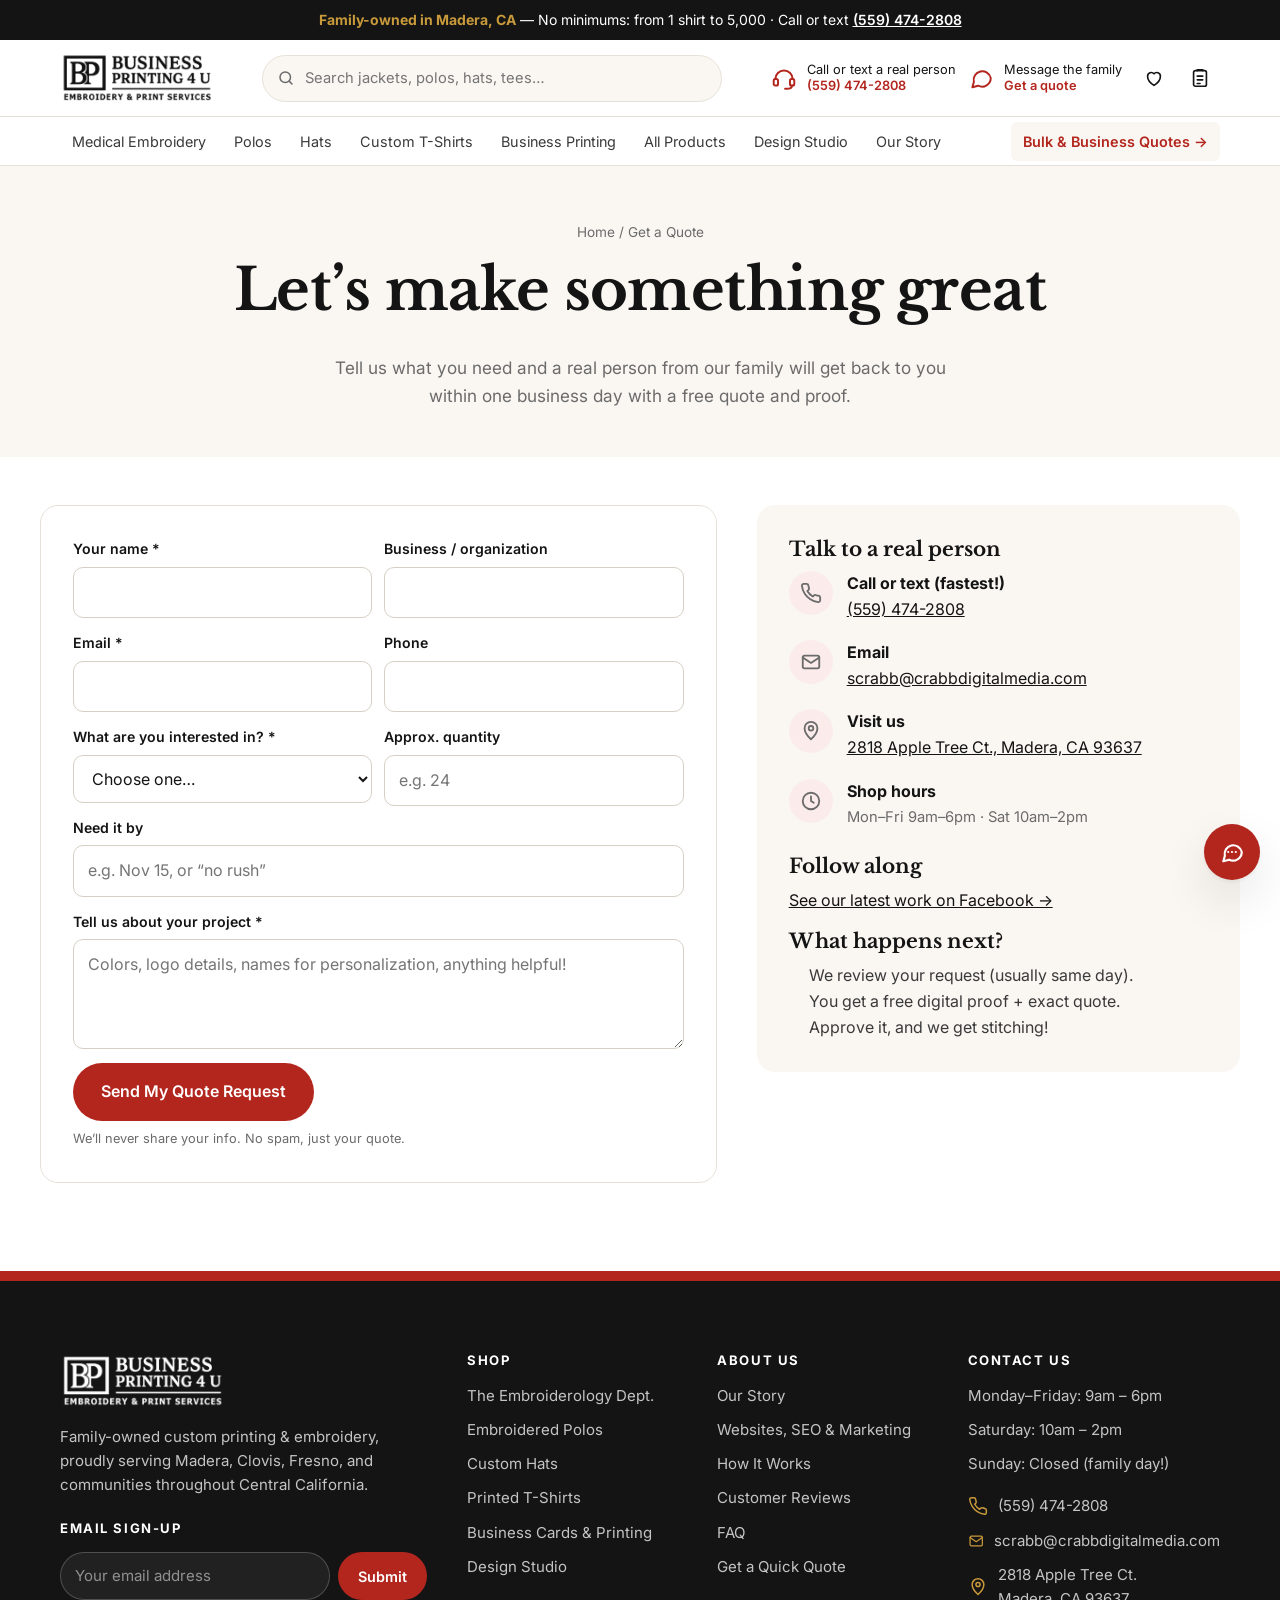
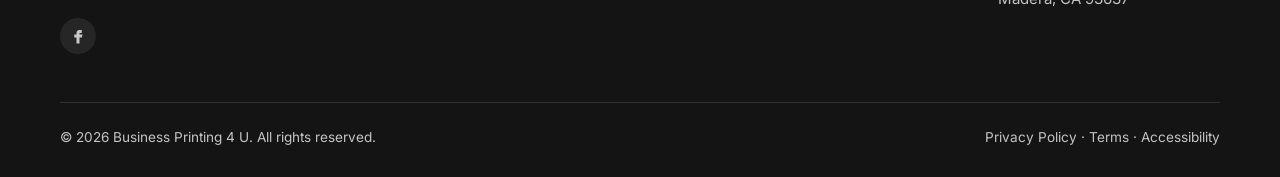
==== commit 613aa2e4: "Add real business details, founders story, banners and new services - Real phone, email, Madera addr" ====
--- a/contact.html
+++ b/contact.html
@@ -4,7 +4,7 @@
   <meta charset="UTF-8">
   <meta name="viewport" content="width=device-width, initial-scale=1">
   <title>Get a Free Quote | Business Printing 4 U</title>
-  <meta name="description" content="Request a free quote and proof for custom embroidery and printing.">
+  <meta name="description" content="Call or text (559) 474-2808 or request a free quote for custom embroidery, printing and marketing. Serving Madera, Clovis, Fresno & Central California.">
   <link rel="icon" type="image/png" href="assets/img/favicon.png">
   <link rel="preconnect" href="https://fonts.googleapis.com">
   <link rel="preconnect" href="https://fonts.gstatic.com" crossorigin>
@@ -15,7 +15,7 @@
   <a class="visually-hidden" href="#main">Skip to content</a>
 
   <div class="announce">
-    <strong>Family-owned &amp; local</strong> — Free design help on every order · Bulk pricing starts at just 12 pieces
+    <strong>Family-owned in Madera, CA</strong> — No minimums: from 1 shirt to 5,000 · Call or text <a href="tel:+15594742808" style="color:#fff;font-weight:600">(559) 474-2808</a>
   </div>
 
   <header class="site-header">
@@ -32,9 +32,9 @@
       </form>
 
       <div class="header-actions">
-        <a class="util util--phone" href="tel:+15551234567">
+        <a class="util util--phone" href="tel:+15594742808">
           <svg viewBox="0 0 24 24" fill="none" stroke="currentColor" stroke-width="1.8" stroke-linecap="round" stroke-linejoin="round" aria-hidden="true"><path d="M4 13a8 8 0 0 1 16 0"/><rect x="2.5" y="13" width="4" height="6" rx="1.5"/><rect x="17.5" y="13" width="4" height="6" rx="1.5"/><path d="M19.5 19c0 1.7-2 3-5 3h-1.5"/></svg>
-          <span class="util-text">Talk to a real person<b>(555) 123-4567</b></span>
+          <span class="util-text">Call or text a real person<b>(559) 474-2808</b></span>
         </a>
         <a class="util util--chat" href="contact.html">
           <svg viewBox="0 0 24 24" fill="none" stroke="currentColor" stroke-width="1.8" stroke-linecap="round" stroke-linejoin="round" aria-hidden="true"><path d="M21 12a8 8 0 0 1-11.6 7.1L4 20.5l1.4-4.9A8 8 0 1 1 21 12z"/></svg>
@@ -63,14 +63,14 @@
               <input id="mobile-search" name="q" type="search" placeholder="Search products">
             </form>
           </li>
-          <li><a href="products.html?cat=medical">Medical Jackets</a></li>
+          <li><a href="products.html?cat=medical">Medical Embroidery</a></li>
           <li><a href="products.html?cat=polos">Polos</a></li>
           <li><a href="products.html?cat=hats">Hats</a></li>
           <li><a href="products.html?cat=tees">Custom T-Shirts</a></li>
+          <li><a href="index.html#business-printing">Business Printing</a></li>
           <li><a href="products.html">All Products</a></li>
           <li><a href="design.html">Design Studio</a></li>
-          <li><a href="index.html#how-it-works">How It Works</a></li>
-          <li><a href="index.html#our-story">Our Story</a></li>
+                    <li><a href="index.html#our-story">Our Story</a></li>
           <li class="subnav-cta"><a href="contact.html" aria-current="page">Bulk &amp; Business Quotes →</a></li>
         </ul>
       </div>
@@ -116,9 +116,14 @@
               <select id="q-product" name="product" required>
                 <option value="">Choose one…</option>
                 <option>Medical Jackets</option>
+                <option>Lab Coats &amp; Scrubs</option>
                 <option>Polos</option>
                 <option>Hats</option>
                 <option>T-Shirts</option>
+                <option>Hoodies</option>
+                <option>Business Cards / Postcards / Door Hangers</option>
+                <option>Banners / Promotional Products</option>
+                <option>Website Design / SEO / Marketing</option>
                 <option>A mix of items</option>
                 <option>Something else</option>
               </select>
@@ -144,10 +149,13 @@
       <aside class="info-card">
         <h3>Talk to a real person</h3>
         <ul>
-          <li><span class="icon-circle"><svg viewBox="0 0 24 24" fill="none" stroke="currentColor" stroke-width="2" stroke-linecap="round" stroke-linejoin="round" aria-hidden="true"><path d="M22 16.9v3a2 2 0 0 1-2.2 2 19.8 19.8 0 0 1-8.6-3.1 19.5 19.5 0 0 1-6-6A19.8 19.8 0 0 1 2.1 4.2 2 2 0 0 1 4.1 2h3a2 2 0 0 1 2 1.7c.1 1 .4 1.9.7 2.8a2 2 0 0 1-.5 2.1L8 9.9a16 16 0 0 0 6 6l1.3-1.3a2 2 0 0 1 2.1-.4c.9.3 1.8.6 2.8.7a2 2 0 0 1 1.7 2z"/></svg></span><div><strong>Call or text</strong><a href="tel:+15551234567">(555) 123-4567</a></div></li>
-          <li><span class="icon-circle"><svg viewBox="0 0 24 24" fill="none" stroke="currentColor" stroke-width="2" stroke-linecap="round" stroke-linejoin="round" aria-hidden="true"><rect x="3" y="5" width="18" height="14" rx="2"/><path d="M3 7l9 6 9-6"/></svg></span><div><strong>Email</strong><a href="mailto:hello@businessprinting4u.com">hello@businessprinting4u.com</a></div></li>
+          <li><span class="icon-circle"><svg viewBox="0 0 24 24" fill="none" stroke="currentColor" stroke-width="2" stroke-linecap="round" stroke-linejoin="round" aria-hidden="true"><path d="M22 16.9v3a2 2 0 0 1-2.2 2 19.8 19.8 0 0 1-8.6-3.1 19.5 19.5 0 0 1-6-6A19.8 19.8 0 0 1 2.1 4.2 2 2 0 0 1 4.1 2h3a2 2 0 0 1 2 1.7c.1 1 .4 1.9.7 2.8a2 2 0 0 1-.5 2.1L8 9.9a16 16 0 0 0 6 6l1.3-1.3a2 2 0 0 1 2.1-.4c.9.3 1.8.6 2.8.7a2 2 0 0 1 1.7 2z"/></svg></span><div><strong>Call or text (fastest!)</strong><a href="tel:+15594742808">(559) 474-2808</a></div></li>
+          <li><span class="icon-circle"><svg viewBox="0 0 24 24" fill="none" stroke="currentColor" stroke-width="2" stroke-linecap="round" stroke-linejoin="round" aria-hidden="true"><rect x="3" y="5" width="18" height="14" rx="2"/><path d="M3 7l9 6 9-6"/></svg></span><div><strong>Email</strong><a href="mailto:scrabb@crabbdigitalmedia.com">scrabb@crabbdigitalmedia.com</a></div></li>
+          <li><span class="icon-circle"><svg viewBox="0 0 24 24" fill="none" stroke="currentColor" stroke-width="2" stroke-linecap="round" stroke-linejoin="round" aria-hidden="true"><path d="M12 21s-7-6.2-7-12a7 7 0 0 1 14 0c0 5.8-7 12-7 12z"/><circle cx="12" cy="9" r="2.5"/></svg></span><div><strong>Visit us</strong><a href="https://maps.google.com/?q=2818+Apple+Tree+Ct,+Madera,+CA+93637" target="_blank" rel="noopener">2818 Apple Tree Ct., Madera, CA 93637</a></div></li>
           <li><span class="icon-circle"><svg viewBox="0 0 24 24" fill="none" stroke="currentColor" stroke-width="2" stroke-linecap="round" stroke-linejoin="round" aria-hidden="true"><circle cx="12" cy="12" r="9"/><path d="M12 7v5l3 2"/></svg></span><div><strong>Shop hours</strong><span>Mon–Fri 9am–6pm · Sat 10am–2pm</span></div></li>
         </ul>
+        <h3 style="margin-top:8px">Follow along</h3>
+        <p><a href="https://www.facebook.com/p/Business-Printing-4-U-Kimmy-Kims-61561364522656/" target="_blank" rel="noopener">See our latest work on Facebook →</a></p>
         <h3>What happens next?</h3>
         <ol style="padding-left:20px;margin:0;color:var(--ink-soft)">
           <li>We review your request (usually same day).</li>
@@ -164,7 +172,7 @@
       <div class="footer-grid">
         <div class="footer-brand">
           <img src="assets/img/logo-light.png" alt="Business Printing 4 U" width="700" height="237" loading="lazy">
-          <p>A family-owned embroidery &amp; print shop. We stitch, print, and hand-check every order like it’s going to our own family.</p>
+          <p>Family-owned custom printing &amp; embroidery, proudly serving Madera, Clovis, Fresno, and communities throughout Central California.</p>
           <h4 style="margin-top:24px">Email sign-up</h4>
           <form class="newsletter" data-newsletter>
             <label class="visually-hidden" for="nl-email-contact">Email address</label>
@@ -172,19 +180,17 @@
             <button class="btn btn--primary btn--sm" type="submit">Submit</button>
           </form>
           <div class="social" aria-label="Follow us">
-            <a href="#" aria-label="Facebook"><svg viewBox="0 0 24 24" fill="currentColor" aria-hidden="true"><path d="M14 8h3V4h-3c-2.8 0-4 1.8-4 4.3V10H7v4h3v8h4v-8h3l1-4h-4V8.6c0-.4.3-.6.6-.6z"/></svg></a>
-            <a href="#" aria-label="Instagram"><svg viewBox="0 0 24 24" fill="none" stroke="currentColor" stroke-width="2" aria-hidden="true"><rect x="3" y="3" width="18" height="18" rx="5"/><circle cx="12" cy="12" r="4"/><circle cx="17.5" cy="6.5" r="1" fill="currentColor"/></svg></a>
-            <a href="#" aria-label="TikTok"><svg viewBox="0 0 24 24" fill="currentColor" aria-hidden="true"><path d="M16 3c.4 2.4 1.9 4 4.5 4.2v3.2c-1.6 0-3.1-.5-4.4-1.3v6.1A6 6 0 1 1 10 9.2v3.3a2.8 2.8 0 1 0 2.8 2.8V3H16z"/></svg></a>
-            <a href="#" aria-label="LinkedIn"><svg viewBox="0 0 24 24" fill="currentColor" aria-hidden="true"><path d="M4 9h4v12H4zM6 3a2 2 0 1 1 0 4 2 2 0 0 1 0-4zM10 9h3.8v1.7c.6-1 1.9-2 3.9-2 4 0 4.3 2.6 4.3 6V21h-4v-5.5c0-1.4 0-3.1-2-3.1s-2.2 1.5-2.2 3V21H10z"/></svg></a>
+            <a href="https://www.facebook.com/p/Business-Printing-4-U-Kimmy-Kims-61561364522656/" target="_blank" rel="noopener" aria-label="Business Printing 4 U on Facebook"><svg viewBox="0 0 24 24" fill="currentColor" aria-hidden="true"><path d="M14 8h3V4h-3c-2.8 0-4 1.8-4 4.3V10H7v4h3v8h4v-8h3l1-4h-4V8.6c0-.4.3-.6.6-.6z"/></svg></a>
           </div>
         </div>
         <div>
           <h4>Shop</h4>
           <ul>
-            <li><a href="products.html?cat=medical">Medical Jackets</a></li>
+            <li><a href="products.html?cat=medical">The Embroiderology Dept.</a></li>
             <li><a href="products.html?cat=polos">Embroidered Polos</a></li>
             <li><a href="products.html?cat=hats">Custom Hats</a></li>
             <li><a href="products.html?cat=tees">Printed T-Shirts</a></li>
+            <li><a href="index.html#business-printing">Business Cards &amp; Printing</a></li>
             <li><a href="design.html">Design Studio</a></li>
           </ul>
         </div>
@@ -192,6 +198,7 @@
           <h4>About us</h4>
           <ul>
             <li><a href="index.html#our-story">Our Story</a></li>
+            <li><a href="index.html#services">Websites, SEO &amp; Marketing</a></li>
             <li><a href="index.html#how-it-works">How It Works</a></li>
             <li><a href="index.html#reviews">Customer Reviews</a></li>
             <li><a href="index.html#faq">FAQ</a></li>
@@ -206,9 +213,9 @@
             <li>Sunday: Closed (family day!)</li>
           </ul>
           <ul class="contact-links">
-            <li><svg viewBox="0 0 24 24" fill="none" stroke="currentColor" stroke-width="1.8" stroke-linecap="round" stroke-linejoin="round" aria-hidden="true"><path d="M22 16.9v3a2 2 0 0 1-2.2 2 19.8 19.8 0 0 1-8.6-3.1 19.5 19.5 0 0 1-6-6A19.8 19.8 0 0 1 2.1 4.2 2 2 0 0 1 4.1 2h3a2 2 0 0 1 2 1.7c.1 1 .4 1.9.7 2.8a2 2 0 0 1-.5 2.1L8 9.9a16 16 0 0 0 6 6l1.3-1.3a2 2 0 0 1 2.1-.4c.9.3 1.8.6 2.8.7a2 2 0 0 1 1.7 2z"/></svg><a href="tel:+15551234567">(555) 123-4567</a></li>
-            <li><svg viewBox="0 0 24 24" fill="none" stroke="currentColor" stroke-width="1.8" stroke-linecap="round" stroke-linejoin="round" aria-hidden="true"><rect x="3" y="5" width="18" height="14" rx="2"/><path d="M3 7l9 6 9-6"/></svg><a href="mailto:hello@businessprinting4u.com">hello@businessprinting4u.com</a></li>
-            <li><svg viewBox="0 0 24 24" fill="none" stroke="currentColor" stroke-width="1.8" stroke-linecap="round" stroke-linejoin="round" aria-hidden="true"><path d="M12 21s-7-6.2-7-12a7 7 0 0 1 14 0c0 5.8-7 12-7 12z"/><circle cx="12" cy="9" r="2.5"/></svg><span>Your City, ST — pickup &amp; local delivery</span></li>
+            <li><svg viewBox="0 0 24 24" fill="none" stroke="currentColor" stroke-width="1.8" stroke-linecap="round" stroke-linejoin="round" aria-hidden="true"><path d="M22 16.9v3a2 2 0 0 1-2.2 2 19.8 19.8 0 0 1-8.6-3.1 19.5 19.5 0 0 1-6-6A19.8 19.8 0 0 1 2.1 4.2 2 2 0 0 1 4.1 2h3a2 2 0 0 1 2 1.7c.1 1 .4 1.9.7 2.8a2 2 0 0 1-.5 2.1L8 9.9a16 16 0 0 0 6 6l1.3-1.3a2 2 0 0 1 2.1-.4c.9.3 1.8.6 2.8.7a2 2 0 0 1 1.7 2z"/></svg><a href="tel:+15594742808">(559) 474-2808</a></li>
+            <li><svg viewBox="0 0 24 24" fill="none" stroke="currentColor" stroke-width="1.8" stroke-linecap="round" stroke-linejoin="round" aria-hidden="true"><rect x="3" y="5" width="18" height="14" rx="2"/><path d="M3 7l9 6 9-6"/></svg><a href="mailto:scrabb@crabbdigitalmedia.com">scrabb@crabbdigitalmedia.com</a></li>
+            <li><svg viewBox="0 0 24 24" fill="none" stroke="currentColor" stroke-width="1.8" stroke-linecap="round" stroke-linejoin="round" aria-hidden="true"><path d="M12 21s-7-6.2-7-12a7 7 0 0 1 14 0c0 5.8-7 12-7 12z"/><circle cx="12" cy="9" r="2.5"/></svg><a href="https://maps.google.com/?q=2818+Apple+Tree+Ct,+Madera,+CA+93637" target="_blank" rel="noopener">2818 Apple Tree Ct.<br>Madera, CA 93637</a></li>
           </ul>
         </div>
       </div>
--- a/css/styles.css
+++ b/css/styles.css
@@ -531,7 +531,7 @@
 /* Promo hero (text left, colored art panel right) */
 .promo-hero { padding: 40px 0 24px; }
 .promo-hero .hero-inner { padding: 0 20px; grid-template-columns: 1fr 1.25fr; gap: 56px; }
-.promo-hero h1 { font-family: var(--font-body); font-weight: 800; font-size: clamp(2.3rem, 5vw, 3.9rem); letter-spacing: -.025em; line-height: 1.05; }
+.promo-hero h1 { font-family: var(--font-body); font-weight: 800; font-size: clamp(2.2rem, 4.4vw, 3.4rem); letter-spacing: -.025em; line-height: 1.05; }
 .promo-hero h1 em { font-family: var(--font-head); font-weight: 700; font-style: italic; color: var(--accent); letter-spacing: -.01em; }
 .promo-hero .hero-lead { font-size: 1.08rem; }
 .hero-panel {
@@ -641,3 +641,66 @@
 }
 .mobile-search { display: none; }
 .mobile-search .header-search { display: block; max-width: none; }
+
+/* ==========================================================================
+   Banner slider, Embroiderology Dept., business printing, owners photo
+   ========================================================================== */
+.banner-slider { position: relative; border-radius: 10px; overflow: hidden; background: #0f2a5c; box-shadow: var(--shadow); margin-bottom: 8px; }
+.banner-slider .slides { display: grid; }
+.banner-slider .slide { grid-area: 1 / 1; opacity: 0; visibility: hidden; transition: opacity .6s ease, visibility .6s; display: block; }
+.banner-slider .slide.is-active { opacity: 1; visibility: visible; }
+.banner-slider .slide img { width: 100%; height: auto; }
+.slider-btn {
+  position: absolute; top: 50%; transform: translateY(-50%); width: 44px; height: 44px; border-radius: 50%; border: 0;
+  background: rgba(255,255,255,.9); color: var(--ink); font-size: 1.6rem; line-height: 1; cursor: pointer; box-shadow: var(--shadow);
+  display: grid; place-items: center; opacity: 0; transition: opacity .2s;
+}
+.banner-slider:hover .slider-btn, .slider-btn:focus-visible { opacity: 1; }
+.slider-btn--prev { left: 14px; }
+.slider-btn--next { right: 14px; }
+.slider-dots { position: absolute; left: 0; right: 0; bottom: 10px; display: flex; justify-content: center; gap: 8px; }
+.slider-dots button { width: 10px; height: 10px; border-radius: 999px; border: 0; padding: 0; background: rgba(255,255,255,.55); cursor: pointer; transition: width .3s, background .3s; }
+.slider-dots button[aria-current="true"] { width: 28px; background: #fff; }
+
+.wide-banner { margin: 0 0 28px; border-radius: 10px; overflow: hidden; box-shadow: var(--shadow); }
+.wide-banner img { width: 100%; height: auto; }
+
+.promo-banner--med .pb-art { background: #fff; display: flex; flex-direction: column; align-items: center; justify-content: center; gap: 12px; padding: 32px 24px; border: 1px solid var(--line); border-right: 0; }
+.promo-banner--med .pb-logo { width: min(340px, 80%); height: auto; }
+.pb-garments { position: relative; width: 100%; aspect-ratio: 2 / 1; }
+.pb-garments > div { position: absolute !important; filter: drop-shadow(0 10px 12px rgba(0,0,0,.15)); }
+.pb-garments > div:nth-child(1) { width: 40%; left: 4%; bottom: 6%; transform: rotate(-6deg); }
+.pb-garments > div:nth-child(2) { width: 36%; left: 33%; bottom: 2%; }
+.pb-garments > div:nth-child(3) { width: 34%; right: 2%; bottom: 6%; transform: rotate(6deg); }
+.promo-banner--med .pb-text { background: linear-gradient(150deg, #13315c 0%, #1b4f7a 60%, #1c7f95 100%); }
+.check-list--light li::before { background-color: #2bb3c6; }
+.check-list--light { margin-bottom: 26px; }
+.btn--ghost-light { border-color: rgba(255,255,255,.7); color: #fff; background: transparent; }
+.btn--ghost-light:hover { background: #fff; color: #13315c; }
+
+.print-samples { background: linear-gradient(160deg, #eef3fb, #dfe8f7); border-radius: 24px; padding: 36px 24px; display: grid; place-items: center; }
+.print-samples img { width: 100%; height: auto; border-radius: 8px; box-shadow: var(--shadow-lg); }
+
+.story-photo { margin: 0; position: relative; border-radius: 24px; overflow: hidden; background: #f4f4f4; box-shadow: var(--shadow-lg); }
+.story-photo img { width: 100%; height: auto; display: block; }
+.story-photo figcaption {
+  position: absolute; left: 0; right: 0; bottom: 0; padding: 80px 28px 26px; color: #fff;
+  background: linear-gradient(to top, rgba(10,10,10,.88) 0%, rgba(10,10,10,.6) 55%, transparent 100%);
+}
+.story-photo blockquote { font-family: var(--font-head); font-style: italic; font-size: 1.12rem; line-height: 1.45; margin: 0 0 8px; }
+.story-photo cite { font-style: normal; color: var(--gold); font-weight: 600; font-size: .88rem; }
+.split > .story-photo { max-width: 460px; justify-self: center; width: 100%; }
+
+@media (max-width: 920px) {
+  .promo-banner--med .pb-art { border-right: 1px solid var(--line); border-bottom: 0; }
+  .pb-garments { min-height: 220px; }
+  .slider-btn { opacity: 1; width: 34px; height: 34px; font-size: 1.3rem; }
+}
+@media (prefers-reduced-motion: reduce) {
+  .banner-slider .slide { transition: none; }
+}
+.story-stats { display: grid; grid-template-columns: repeat(3, 1fr); gap: 16px; margin: 24px 0 28px; }
+.story-stats div { background: var(--cream); border-radius: 12px; padding: 16px; }
+.story-stats strong { display: block; font-family: var(--font-head); font-size: 1.5rem; color: var(--accent); line-height: 1.2; }
+.story-stats span { font-size: .85rem; color: var(--muted); }
+@media (max-width: 640px) { .story-stats { grid-template-columns: 1fr; } }
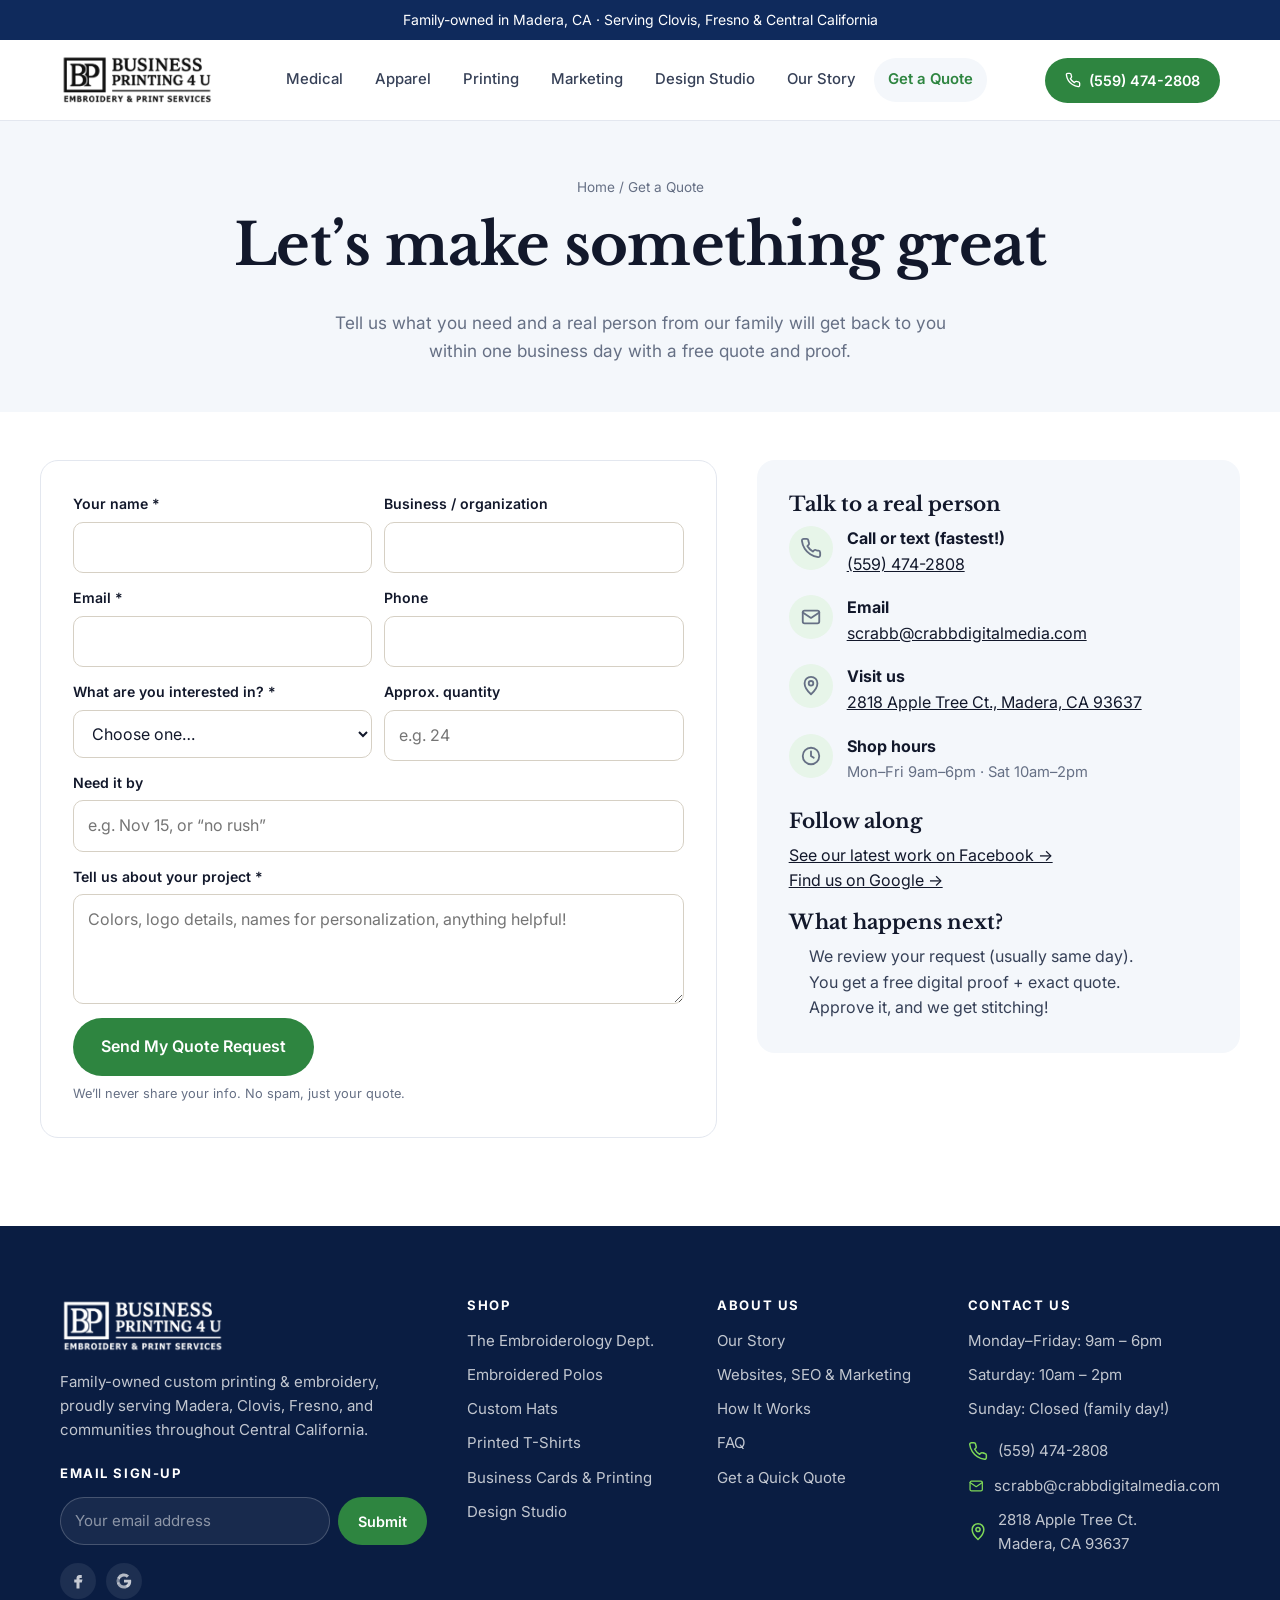
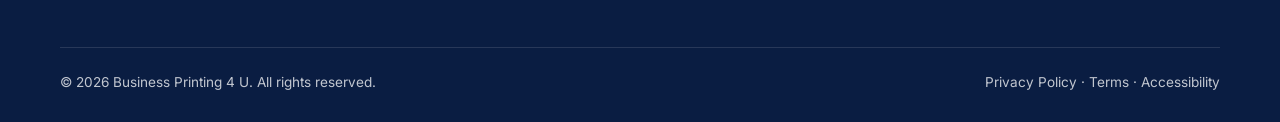
==== commit 0686ee01: "Give the site its own look and remove sample reviews - Navy and green palette taken from the BP4U ba" ====
--- a/contact.html
+++ b/contact.html
@@ -15,66 +15,35 @@
   <a class="visually-hidden" href="#main">Skip to content</a>
 
   <div class="announce">
-    <strong>Family-owned in Madera, CA</strong> — No minimums: from 1 shirt to 5,000 · Call or text <a href="tel:+15594742808" style="color:#fff;font-weight:600">(559) 474-2808</a>
+    Family-owned in Madera, CA · Serving Clovis, Fresno &amp; Central California
   </div>
 
   <header class="site-header">
     <div class="container header-inner">
-      <a class="brand" href="index.html" aria-label="Business Printing 4 U — home">
-        <img src="assets/img/logo-dark.png" alt="Business Printing 4 U — Embroidery &amp; Print Services" width="700" height="237">
+      <a class="brand" href="index.html" aria-label="Business Printing 4 U, home">
+        <img src="assets/img/logo-dark.png" alt="Business Printing 4 U, Embroidery &amp; Print Services" width="700" height="237">
       </a>
 
-      <form class="header-search" role="search" action="products.html" data-search>
-        <svg viewBox="0 0 24 24" fill="none" stroke="currentColor" stroke-width="2" stroke-linecap="round" aria-hidden="true"><circle cx="11" cy="11" r="7"/><path d="M20 20l-3.5-3.5"/></svg>
-        <label class="visually-hidden" for="site-search">Search products</label>
-        <input id="site-search" name="q" type="search" placeholder="Search jackets, polos, hats, tees…" autocomplete="off">
-        <div class="search-results" role="listbox"></div>
-      </form>
+      <nav class="main-nav" id="site-nav" aria-label="Main">
+        <ul>
+          <li><a href="products.html?cat=medical">Medical</a></li>
+          <li><a href="products.html">Apparel</a></li>
+          <li><a href="index.html#business-printing">Printing</a></li>
+          <li><a href="index.html#services">Marketing</a></li>
+          <li><a href="design.html">Design Studio</a></li>
+          <li><a href="index.html#our-story">Our Story</a></li>
+          <li class="nav-quote"><a href="contact.html" aria-current="page">Get a Quote</a></li>
+        </ul>
+      </nav>
 
       <div class="header-actions">
-        <a class="util util--phone" href="tel:+15594742808">
-          <svg viewBox="0 0 24 24" fill="none" stroke="currentColor" stroke-width="1.8" stroke-linecap="round" stroke-linejoin="round" aria-hidden="true"><path d="M4 13a8 8 0 0 1 16 0"/><rect x="2.5" y="13" width="4" height="6" rx="1.5"/><rect x="17.5" y="13" width="4" height="6" rx="1.5"/><path d="M19.5 19c0 1.7-2 3-5 3h-1.5"/></svg>
-          <span class="util-text">Call or text a real person<b>(559) 474-2808</b></span>
+        <a class="btn btn--primary btn--sm header-call" href="tel:+15594742808">
+          <svg viewBox="0 0 24 24" width="16" height="16" fill="none" stroke="currentColor" stroke-width="2" stroke-linecap="round" stroke-linejoin="round" aria-hidden="true"><path d="M22 16.9v3a2 2 0 0 1-2.2 2 19.8 19.8 0 0 1-8.6-3.1 19.5 19.5 0 0 1-6-6A19.8 19.8 0 0 1 2.1 4.2 2 2 0 0 1 4.1 2h3a2 2 0 0 1 2 1.7c.1 1 .4 1.9.7 2.8a2 2 0 0 1-.5 2.1L8 9.9a16 16 0 0 0 6 6l1.3-1.3a2 2 0 0 1 2.1-.4c.9.3 1.8.6 2.8.7a2 2 0 0 1 1.7 2z"/></svg>
+          <span>(559) 474-2808</span>
         </a>
-        <a class="util util--chat" href="contact.html">
-          <svg viewBox="0 0 24 24" fill="none" stroke="currentColor" stroke-width="1.8" stroke-linecap="round" stroke-linejoin="round" aria-hidden="true"><path d="M21 12a8 8 0 0 1-11.6 7.1L4 20.5l1.4-4.9A8 8 0 1 1 21 12z"/></svg>
-          <span class="util-text">Message the family<b>Get a quote</b></span>
-        </a>
-        <div class="util-icons">
-          <a href="design.html" aria-label="Saved design" data-saved-link>
-            <svg viewBox="0 0 24 24" fill="none" stroke="currentColor" stroke-width="1.8" stroke-linejoin="round" aria-hidden="true"><path d="M12 20s-7-4.4-7-10a4 4 0 0 1 7-2.6A4 4 0 0 1 19 10c0 5.6-7 10-7 10z"/></svg>
-            <span class="count" data-saved-count hidden>1</span>
-          </a>
-          <a href="contact.html" aria-label="Request a quote">
-            <svg viewBox="0 0 24 24" fill="none" stroke="currentColor" stroke-width="1.8" stroke-linecap="round" stroke-linejoin="round" aria-hidden="true"><rect x="5" y="4" width="14" height="17" rx="2"/><path d="M9 4V3h6v1M9 10h6M9 14h6M9 18h3"/></svg>
-          </a>
-        </div>
         <button class="nav-toggle" type="button" aria-expanded="false" aria-controls="site-nav" aria-label="Open menu"><span></span></button>
       </div>
     </div>
-
-    <nav class="subnav" id="site-nav" aria-label="Main">
-      <div class="container">
-        <ul>
-          <li class="mobile-search">
-            <form class="header-search" role="search" action="products.html">
-              <svg viewBox="0 0 24 24" fill="none" stroke="currentColor" stroke-width="2" stroke-linecap="round" aria-hidden="true"><circle cx="11" cy="11" r="7"/><path d="M20 20l-3.5-3.5"/></svg>
-              <label class="visually-hidden" for="mobile-search">Search products</label>
-              <input id="mobile-search" name="q" type="search" placeholder="Search products">
-            </form>
-          </li>
-          <li><a href="products.html?cat=medical">Medical Embroidery</a></li>
-          <li><a href="products.html?cat=polos">Polos</a></li>
-          <li><a href="products.html?cat=hats">Hats</a></li>
-          <li><a href="products.html?cat=tees">Custom T-Shirts</a></li>
-          <li><a href="index.html#business-printing">Business Printing</a></li>
-          <li><a href="products.html">All Products</a></li>
-          <li><a href="design.html">Design Studio</a></li>
-                    <li><a href="index.html#our-story">Our Story</a></li>
-          <li class="subnav-cta"><a href="contact.html" aria-current="page">Bulk &amp; Business Quotes →</a></li>
-        </ul>
-      </div>
-    </nav>
   </header>
 
   <main id="main">
@@ -155,7 +124,7 @@
           <li><span class="icon-circle"><svg viewBox="0 0 24 24" fill="none" stroke="currentColor" stroke-width="2" stroke-linecap="round" stroke-linejoin="round" aria-hidden="true"><circle cx="12" cy="12" r="9"/><path d="M12 7v5l3 2"/></svg></span><div><strong>Shop hours</strong><span>Mon–Fri 9am–6pm · Sat 10am–2pm</span></div></li>
         </ul>
         <h3 style="margin-top:8px">Follow along</h3>
-        <p><a href="https://www.facebook.com/p/Business-Printing-4-U-Kimmy-Kims-61561364522656/" target="_blank" rel="noopener">See our latest work on Facebook →</a></p>
+        <p><a href="https://www.facebook.com/p/Business-Printing-4-U-Kimmy-Kims-61561364522656/" target="_blank" rel="noopener">See our latest work on Facebook →</a><br><a href="https://share.google/ccZS9ceE6vZM1kN2d" target="_blank" rel="noopener">Find us on Google →</a></p>
         <h3>What happens next?</h3>
         <ol style="padding-left:20px;margin:0;color:var(--ink-soft)">
           <li>We review your request (usually same day).</li>
@@ -166,7 +135,6 @@
     </div>
   </main>
 
-  <div class="footer-stripe" aria-hidden="true"></div>
   <footer class="site-footer">
     <div class="container">
       <div class="footer-grid">
@@ -181,6 +149,7 @@
           </form>
           <div class="social" aria-label="Follow us">
             <a href="https://www.facebook.com/p/Business-Printing-4-U-Kimmy-Kims-61561364522656/" target="_blank" rel="noopener" aria-label="Business Printing 4 U on Facebook"><svg viewBox="0 0 24 24" fill="currentColor" aria-hidden="true"><path d="M14 8h3V4h-3c-2.8 0-4 1.8-4 4.3V10H7v4h3v8h4v-8h3l1-4h-4V8.6c0-.4.3-.6.6-.6z"/></svg></a>
+            <a href="https://share.google/ccZS9ceE6vZM1kN2d" target="_blank" rel="noopener" aria-label="Business Printing 4 U on Google"><svg viewBox="0 0 24 24" fill="currentColor" aria-hidden="true"><path d="M21.6 12.2c0-.7-.1-1.4-.2-2H12v3.9h5.4a4.6 4.6 0 0 1-2 3v2.5h3.2c1.9-1.7 3-4.3 3-7.4z"/><path d="M12 22c2.7 0 5-.9 6.6-2.4l-3.2-2.5c-.9.6-2 1-3.4 1-2.6 0-4.8-1.8-5.6-4.1H3.1v2.6A10 10 0 0 0 12 22z" opacity=".8"/><path d="M6.4 14c-.2-.6-.3-1.3-.3-2s.1-1.4.3-2V7.4H3.1a10 10 0 0 0 0 9.2L6.4 14z" opacity=".6"/><path d="M12 6c1.5 0 2.8.5 3.8 1.5l2.9-2.9A10 10 0 0 0 3.1 7.4L6.4 10C7.2 7.8 9.4 6 12 6z" opacity=".9"/></svg></a>
           </div>
         </div>
         <div>
@@ -200,7 +169,6 @@
             <li><a href="index.html#our-story">Our Story</a></li>
             <li><a href="index.html#services">Websites, SEO &amp; Marketing</a></li>
             <li><a href="index.html#how-it-works">How It Works</a></li>
-            <li><a href="index.html#reviews">Customer Reviews</a></li>
             <li><a href="index.html#faq">FAQ</a></li>
             <li><a href="contact.html">Get a Quick Quote</a></li>
           </ul>
@@ -226,9 +194,6 @@
     </div>
   </footer>
 
-  <a class="chat-fab" href="contact.html" aria-label="Message us">
-    <svg viewBox="0 0 24 24" fill="none" stroke="currentColor" stroke-width="2" stroke-linecap="round" stroke-linejoin="round" aria-hidden="true"><path d="M21 12a8 8 0 0 1-11.6 7.1L4 20.5l1.4-4.9A8 8 0 1 1 21 12z"/><path d="M8.5 12h.01M12 12h.01M15.5 12h.01"/></svg>
-  </a>
   <div class="toast" role="status" aria-live="polite"></div>
 
   <script src="js/catalog.js"></script>
--- a/css/styles.css
+++ b/css/styles.css
@@ -5,26 +5,29 @@
    ========================================================================== */
 
 :root {
-  --ink: #141414;
-  --ink-soft: #3a3a3a;
-  --muted: #6b6b6b;
-  --line: #e6e1d8;
+  --ink: #12182b;
+  --ink-soft: #364057;
+  --muted: #667085;
+  --line: #e3e7ef;
   --paper: #ffffff;
-  --cream: #faf7f2;
-  --cream-deep: #f2ece1;
-  --accent: #b3261e;        /* thread red */
-  --accent-dark: #8c1d17;
-  --accent-soft: #fbeceb;
-  --gold: #c99a3b;          /* embroidery gold */
-  --success: #2e7d4f;
+  --cream: #f4f7fb;          /* cool light background */
+  --cream-deep: #e8eef7;
+  --navy: #0f2a5c;           /* from the BP4U banners */
+  --navy-deep: #0a1d42;
+  --accent: #2e8540;         /* banner green, darkened for text contrast */
+  --accent-dark: #226a31;
+  --accent-soft: #e7f5e9;
+  --lime: #7fd858;           /* bright banner green for highlights */
+  --gold: #7fd858;
+  --success: #2e8540;
 
   --font-head: "Libre Baskerville", Georgia, "Times New Roman", serif;
   --font-body: "Inter", system-ui, -apple-system, "Segoe UI", Roboto, sans-serif;
 
   --radius: 14px;
   --radius-sm: 8px;
-  --shadow: 0 1px 2px rgba(0,0,0,.05), 0 8px 24px rgba(0,0,0,.06);
-  --shadow-lg: 0 2px 4px rgba(0,0,0,.06), 0 20px 48px rgba(0,0,0,.10);
+  --shadow: 0 1px 2px rgba(15,42,92,.06), 0 8px 24px rgba(15,42,92,.08);
+  --shadow-lg: 0 2px 4px rgba(15,42,92,.08), 0 20px 48px rgba(15,42,92,.14);
   --container: 1200px;
 }
 
@@ -52,7 +55,7 @@
 .container { width: 100%; max-width: var(--container); margin: 0 auto; padding: 0 20px; }
 .section { padding: 88px 0; }
 .section--cream { background: var(--cream); }
-.section--ink { background: var(--ink); color: #fff; }
+.section--ink { background: var(--navy); color: #fff; }
 .section-head { max-width: 680px; margin: 0 auto 48px; text-align: center; }
 .section-head p { color: var(--muted); font-size: 1.075rem; }
 .section--ink .section-head p { color: rgba(255,255,255,.7); }
@@ -73,7 +76,7 @@
 }
 .btn:active { transform: translateY(1px); }
 .btn--primary { background: var(--accent); color: #fff; }
-.btn--primary:hover { background: var(--accent-dark); box-shadow: 0 6px 18px rgba(179,38,30,.3); }
+.btn--primary:hover { background: var(--accent-dark); box-shadow: 0 6px 18px rgba(46,133,64,.3); }
 .btn--dark { background: var(--ink); color: #fff; }
 .btn--dark:hover { background: #000; }
 .btn--outline { border-color: var(--ink); color: var(--ink); background: transparent; }
@@ -86,7 +89,7 @@
 
 /* ---------- Announcement bar ---------- */
 .announce {
-  background: var(--ink); color: #fff; font-size: .875rem; text-align: center; padding: 9px 16px;
+  background: var(--navy); color: #fff; font-size: .875rem; text-align: center; padding: 9px 16px;
 }
 .announce strong { color: var(--gold); }
 
@@ -249,7 +252,7 @@
   transition: background .2s, border-color .2s;
 }
 .industry:hover { background: rgba(255,255,255,.05); border-color: rgba(255,255,255,.3); }
-.industry .icon-circle { margin: 0 auto 14px; background: rgba(201,154,59,.15); color: var(--gold); width: 52px; height: 52px; }
+.industry .icon-circle { margin: 0 auto 14px; background: rgba(127,216,88,.14); color: var(--gold); width: 52px; height: 52px; }
 .industry h3 { font-size: 1.05rem; margin-bottom: 6px; }
 .industry p { font-size: .88rem; color: rgba(255,255,255,.65); margin: 0; }
 
@@ -285,7 +288,7 @@
 
 /* ---------- CTA band ---------- */
 .cta-band {
-  background: var(--accent); color: #fff; border-radius: 24px; padding: 56px; display: grid;
+  background: var(--navy); color: #fff; border-radius: 24px; padding: 56px; display: grid;
   grid-template-columns: 1.4fr 1fr; gap: 32px; align-items: center; position: relative; overflow: hidden;
 }
 .cta-band::after {
@@ -296,7 +299,7 @@
 .cta-band p { color: rgba(255,255,255,.85); margin: 0; }
 .cta-band .cta-actions { display: flex; gap: 12px; flex-wrap: wrap; justify-content: flex-end; position: relative; z-index: 1; }
 .cta-band .btn--outline { border-color: #fff; color: #fff; }
-.cta-band .btn--outline:hover { background: #fff; color: var(--accent); }
+.cta-band .btn--outline:hover { background: #fff; color: var(--navy); }
 
 /* ---------- FAQ ---------- */
 .faq { max-width: 820px; margin: 0 auto; }
@@ -415,7 +418,7 @@
 .field.has-error input, .field.has-error select, .field.has-error textarea { border-color: var(--accent); }
 
 /* ---------- Footer ---------- */
-.site-footer { background: var(--ink); color: rgba(255,255,255,.75); padding: 72px 0 28px; font-size: .94rem; }
+.site-footer { background: var(--navy-deep); color: rgba(255,255,255,.75); padding: 72px 0 28px; font-size: .94rem; }
 .footer-grid { display: grid; grid-template-columns: 1.5fr 1fr 1fr 1.2fr; gap: 40px; margin-bottom: 48px; }
 .footer-brand img { height: 56px; width: auto; margin-bottom: 16px; }
 .site-footer h4 { font-family: var(--font-body); color: #fff; font-size: .82rem; letter-spacing: .12em; text-transform: uppercase; margin-bottom: 16px; }
@@ -704,3 +707,152 @@
 .story-stats strong { display: block; font-family: var(--font-head); font-size: 1.5rem; color: var(--accent); line-height: 1.2; }
 .story-stats span { font-size: .85rem; color: var(--muted); }
 @media (max-width: 640px) { .story-stats { grid-template-columns: 1fr; } }
+
+
+/* ==========================================================================
+   v2 — BP4U's own look: one-row header, family hero, bento, letter story
+   ========================================================================== */
+.site-header { background: #fff; }
+.header-inner { height: 80px; }
+.main-nav a { font-size: .93rem; }
+.main-nav .nav-quote a { color: var(--accent); font-weight: 600; }
+.header-call { gap: 8px; }
+.header-call svg { flex: none; }
+
+.hero-family {
+  position: relative; overflow: hidden; color: #fff;
+  background:
+    radial-gradient(circle at 85% 20%, rgba(127,216,88,.18), transparent 40%),
+    radial-gradient(circle at 10% 90%, rgba(43,179,198,.18), transparent 45%),
+    linear-gradient(160deg, var(--navy) 0%, var(--navy-deep) 100%);
+}
+.hero-family::before {
+  content: ""; position: absolute; inset: 0; opacity: .5;
+  background-image: radial-gradient(rgba(255,255,255,.09) 1px, transparent 1.4px);
+  background-size: 22px 22px;
+}
+.hero-family__inner { position: relative; display: grid; grid-template-columns: 1.1fr .9fr; gap: 56px; align-items: center; padding-top: 72px; padding-bottom: 72px; }
+.hero-kicker {
+  display: inline-block; font-size: .78rem; font-weight: 700; letter-spacing: .12em; text-transform: uppercase;
+  color: var(--lime); border: 1px solid rgba(127,216,88,.45); border-radius: 999px; padding: 6px 14px; margin-bottom: 20px;
+}
+.hero-family h1 { font-size: clamp(2.3rem, 4.6vw, 3.7rem); color: #fff; }
+.hero-family h1 .hl { color: var(--lime); font-style: italic; }
+.hero-family p { font-size: 1.12rem; color: rgba(255,255,255,.82); max-width: 560px; margin-bottom: 28px; }
+.hero-family .hero-ctas { margin-bottom: 30px; }
+.hero-badges { list-style: none; padding: 0; margin: 0; display: flex; flex-wrap: wrap; gap: 10px; }
+.hero-badges li {
+  display: inline-flex; align-items: center; gap: 8px; font-size: .88rem; font-weight: 600;
+  background: rgba(255,255,255,.08); border: 1px solid rgba(255,255,255,.16); border-radius: 999px; padding: 7px 14px;
+}
+.hero-badges li::before {
+  content: ""; width: 16px; height: 16px; border-radius: 50%;
+  background: var(--lime) url("data:image/svg+xml,%3Csvg xmlns='http://www.w3.org/2000/svg' viewBox='0 0 24 24' fill='none' stroke='%230f2a5c' stroke-width='3.5' stroke-linecap='round' stroke-linejoin='round'%3E%3Cpath d='M5 12.5l4.5 4.5L19 7.5'/%3E%3C/svg%3E") center / 11px no-repeat;
+}
+.hero-family__media { position: relative; justify-self: center; width: min(420px, 100%); }
+.arch {
+  border-radius: 220px 220px 28px 28px; overflow: hidden; background: #fff;
+  border: 6px solid rgba(255,255,255,.95); box-shadow: 0 30px 60px rgba(0,0,0,.35);
+}
+.arch img { width: 100%; height: auto; display: block; }
+.meet-badge {
+  position: absolute; left: -28px; bottom: 36px; background: #fff; color: var(--ink); text-decoration: none;
+  border-radius: 16px; padding: 12px 18px; box-shadow: var(--shadow-lg); line-height: 1.3; transition: transform .2s;
+}
+.meet-badge:hover { transform: translateY(-3px); }
+.meet-badge strong { display: block; font-family: var(--font-head); }
+.meet-badge span { font-size: .85rem; color: var(--accent); font-weight: 600; }
+.hero-float { position: absolute !important; filter: drop-shadow(0 12px 16px rgba(0,0,0,.35)); }
+.hero-float--hat { width: 34%; right: -12%; top: 6%; transform: rotate(12deg); }
+.hero-float--tee { width: 36%; right: -14%; bottom: -4%; transform: rotate(-8deg); }
+
+.section-head--left { text-align: left; margin-left: 0; }
+
+.bento {
+  display: grid; gap: 18px;
+  grid-template-columns: 1.3fr 1fr 1fr;
+  grid-template-areas: "med polo hat" "med tee print";
+}
+.bento-card {
+  position: relative; overflow: hidden; border-radius: 22px; padding: 26px; text-decoration: none; color: var(--ink);
+  min-height: 250px; display: flex; flex-direction: column; transition: transform .25s, box-shadow .25s;
+}
+.bento-card:hover { transform: translateY(-4px); box-shadow: var(--shadow-lg); }
+.bento-card h3 { font-size: 1.35rem; margin-bottom: 4px; }
+.bento-card p { font-size: .93rem; color: var(--ink-soft); margin-bottom: 10px; max-width: 26ch; }
+.bento-link { font-weight: 600; font-size: .9rem; color: var(--accent); }
+.bento-card--med { grid-area: med; background: linear-gradient(165deg, #eaf7fa 0%, #d3edf3 100%); min-height: 520px; }
+.bento-card--polo { grid-area: polo; background: #e9eef8; }
+.bento-card--hat { grid-area: hat; background: #f1f1ee; }
+.bento-card--tee { grid-area: tee; background: #ecf8e6; }
+.bento-card--print { grid-area: print; background: var(--navy); color: #fff; }
+.bento-card--print p { color: rgba(255,255,255,.75); }
+.bento-card--print .bento-link { color: var(--lime); }
+.bento-logo { width: 210px; height: auto; margin-bottom: 14px; }
+.bento-art { position: absolute; right: 0; bottom: 0; left: 0; height: 52%; pointer-events: none; }
+.bento-art > div { position: absolute !important; width: 46%; bottom: -6%; filter: drop-shadow(0 12px 14px rgba(0,0,0,.16)); transition: transform .35s; }
+.bento-art > div:first-child { left: 6%; transform: rotate(-5deg); }
+.bento-art > div:nth-child(2) { right: 4%; bottom: -12%; transform: rotate(5deg); }
+.bento-art--single { left: auto; width: 52%; height: auto; aspect-ratio: 1 / 1; right: -6%; bottom: -10%; }
+.bento-art--single > div { width: 100%; left: 0 !important; bottom: 0; transform: rotate(-8deg); }
+.bento-card:hover .bento-art > div { transform: rotate(0) translateY(-6px); }
+.bento-photo { position: absolute; right: -40px; bottom: 16px; width: 92%; border-radius: 6px; transform: rotate(-4deg); box-shadow: 0 16px 30px rgba(0,0,0,.35); }
+
+.serve { display: flex; align-items: center; gap: 18px; flex-wrap: wrap; margin-top: 28px; padding: 18px 22px; border: 1px dashed #c9d3e3; border-radius: 16px; }
+.serve > span { font-family: var(--font-head); font-style: italic; color: var(--navy); }
+.serve ul { list-style: none; padding: 0; margin: 0; display: flex; flex-wrap: wrap; gap: 8px; }
+.serve li { background: var(--cream); border-radius: 999px; padding: 6px 12px; font-size: .86rem; font-weight: 500; color: var(--ink-soft); }
+
+.letter { max-width: 820px; }
+.letter h2 { font-size: clamp(1.9rem, 3.4vw, 2.7rem); }
+.letter-lead { font-size: 1.2rem; color: var(--ink); line-height: 1.6; }
+.letter p { color: var(--ink-soft); }
+.letter-cols { display: grid; grid-template-columns: 1fr 1fr; gap: 24px; margin: 8px 0 8px; }
+.letter-cols p { background: var(--cream); border-radius: 14px; padding: 18px 20px; margin: 0; }
+.letter-cols strong { color: var(--navy); }
+.letter .story-stats strong { color: var(--accent); }
+.signature { font-family: var(--font-head); font-style: italic; font-size: 1.4rem; color: var(--navy) !important; margin: 4px 0 22px; }
+.letter-ctas { display: flex; gap: 12px; flex-wrap: wrap; }
+
+.product-search { max-width: 520px; margin: 0 auto 22px; }
+.product-search input { width: 100%; padding: 13px 18px; border-radius: 999px; border: 1px solid var(--line); background: var(--cream); }
+.product-search input:focus { outline: none; border-color: var(--navy); background: #fff; }
+
+@media (max-width: 1080px) {
+  .main-nav a { padding: 10px 10px; }
+}
+@media (max-width: 980px) {
+  .nav-toggle { display: inline-flex; }
+  .main-nav {
+    position: fixed; inset: 80px 0 auto 0; background: #fff; border-bottom: 1px solid var(--line);
+    padding: 12px 20px 20px; box-shadow: var(--shadow-lg); display: none;
+  }
+  .nav-open .main-nav { display: block; }
+  .main-nav ul { flex-direction: column; }
+  .main-nav a { padding: 14px 12px; font-size: 1.05rem; }
+}
+@media (max-width: 920px) {
+  .header-actions .btn.header-call { display: inline-flex; }
+  .hero-family__inner { grid-template-columns: 1fr; gap: 48px; padding-top: 48px; padding-bottom: 64px; }
+  .hero-family__media { width: min(340px, 82%); }
+  .meet-badge { left: -16px; }
+  .bento { grid-template-columns: 1fr 1fr; grid-template-areas: "med med" "polo hat" "tee print"; }
+  .bento-card--med { min-height: 420px; }
+  .letter-cols { grid-template-columns: 1fr; }
+}
+@media (max-width: 560px) {
+  .header-call span { display: none; }
+  .header-call { padding: 10px; }
+  .bento { grid-template-columns: 1fr; grid-template-areas: "med" "polo" "hat" "tee" "print"; }
+  .bento-card--med { min-height: 400px; }
+}
+.bento-photo { height: auto; width: 78%; right: -24px; bottom: 18px; }
+.bento-card--print h3, .bento-card--print p, .bento-card--print .bento-link { position: relative; z-index: 1; }
+.clinic-steps { list-style: none; counter-reset: cs; padding: 0; margin: 8px 0 0; display: grid; gap: 14px; width: 100%; max-width: 420px; }
+.clinic-steps li { counter-increment: cs; display: grid; grid-template-columns: 40px 1fr; column-gap: 14px; align-items: start; background: #f2f9fb; border-radius: 14px; padding: 14px 16px; }
+.clinic-steps li::before {
+  content: counter(cs); grid-row: span 2; width: 36px; height: 36px; border-radius: 50%; display: grid; place-items: center;
+  background: #13315c; color: #fff; font-family: var(--font-head); font-weight: 700;
+}
+.clinic-steps strong { color: #13315c; }
+.clinic-steps span { font-size: .88rem; color: var(--muted); }
